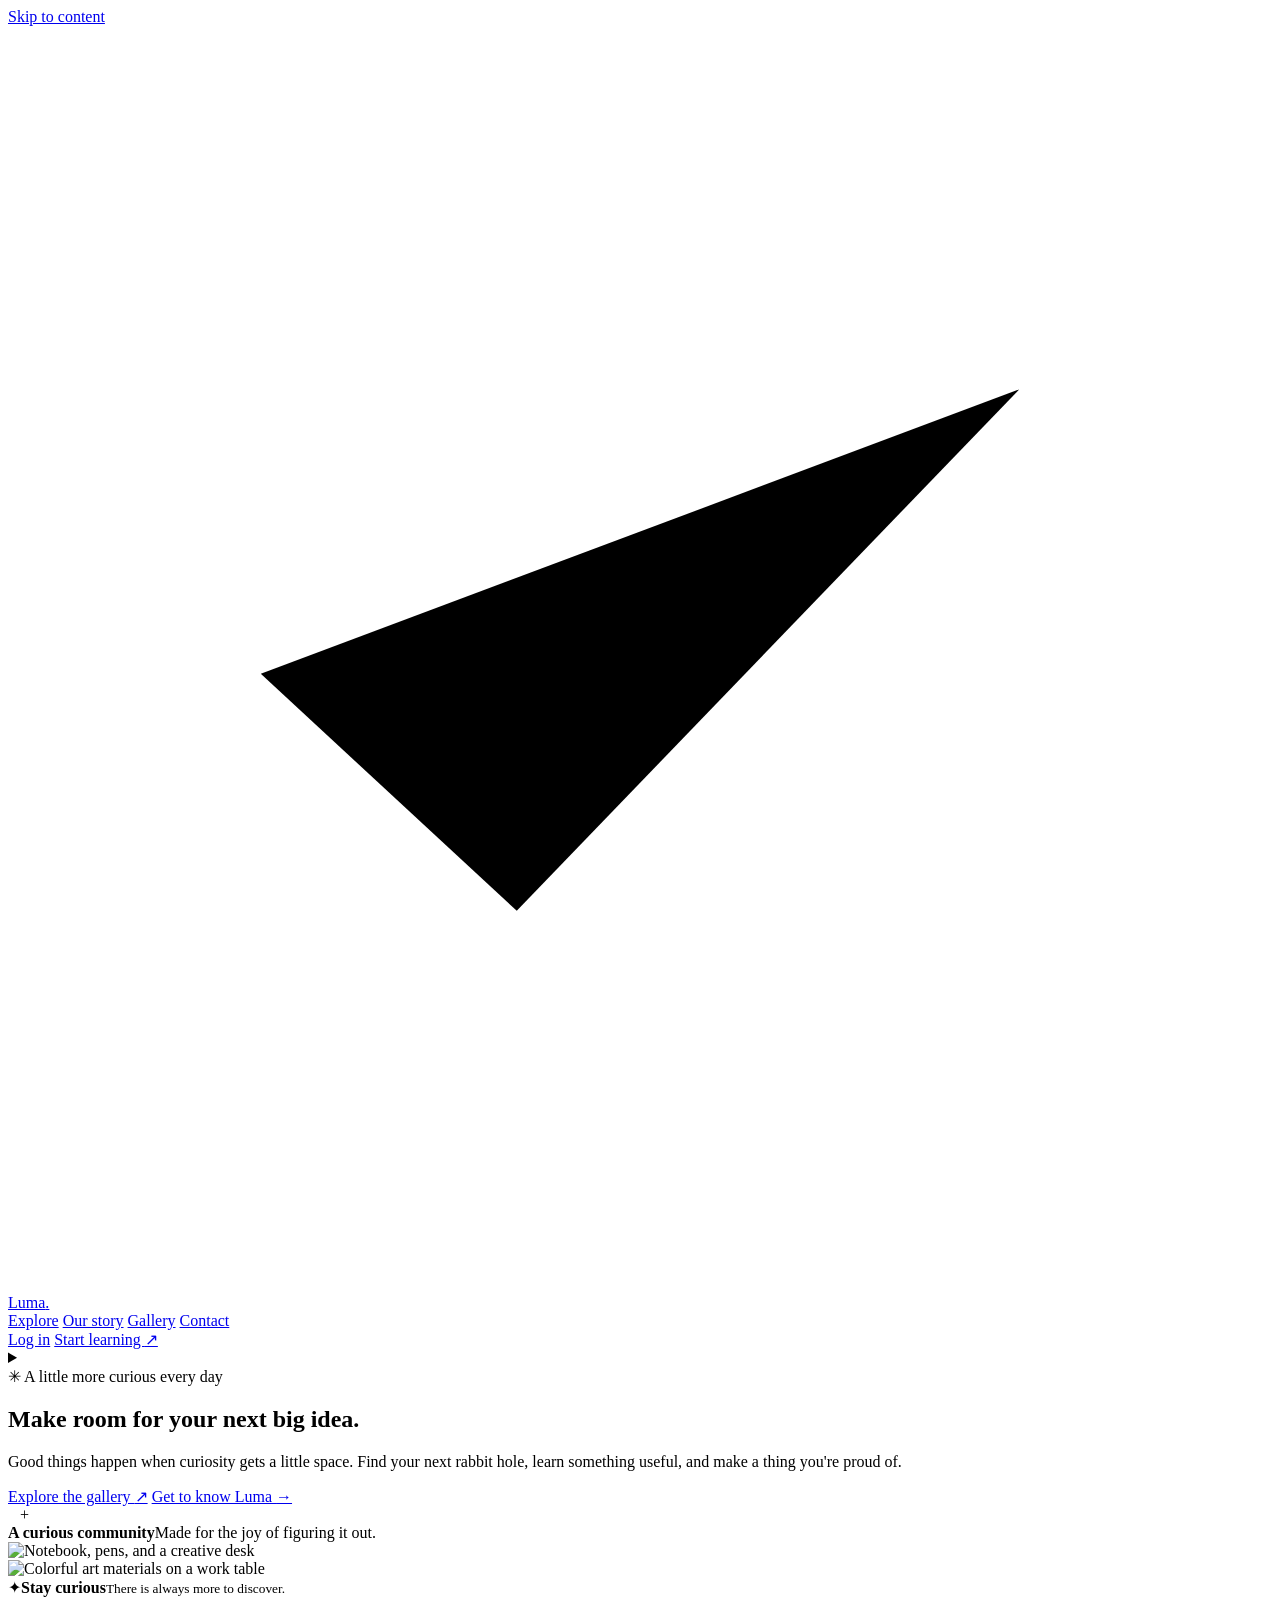
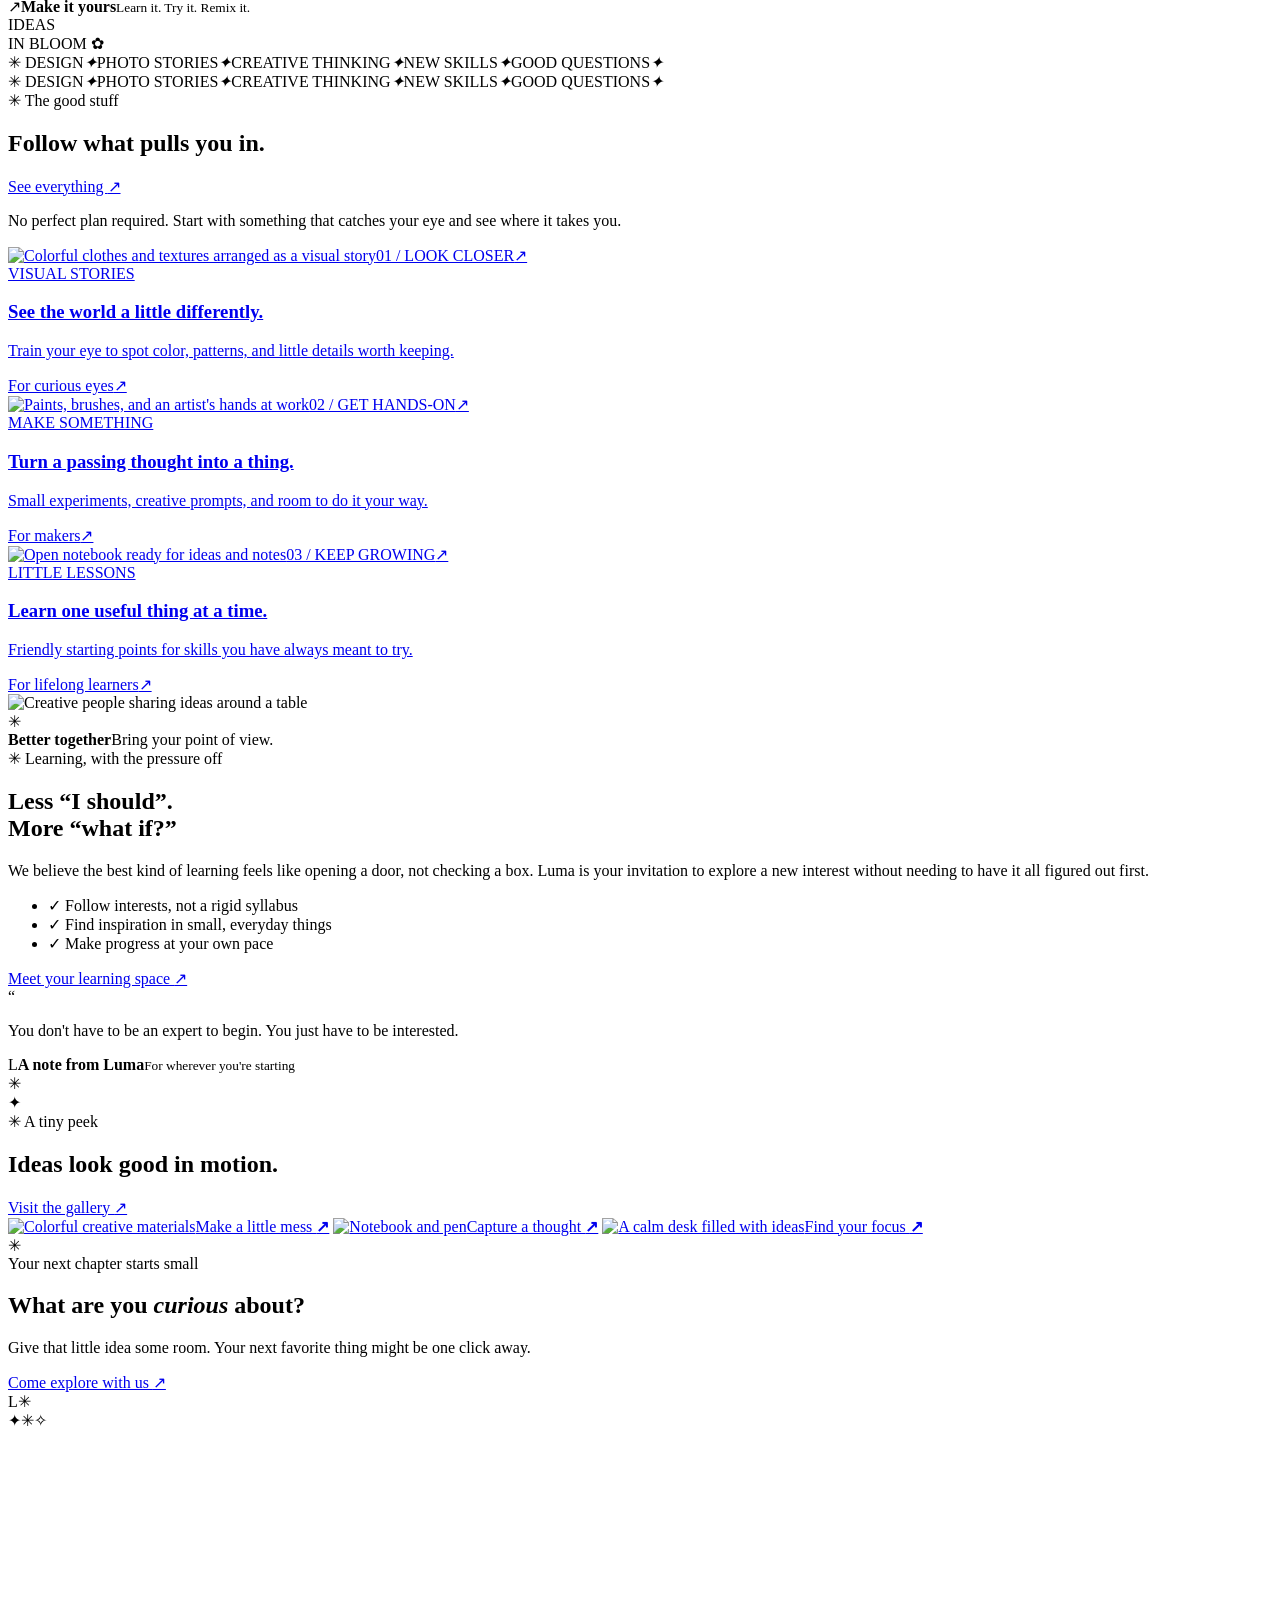
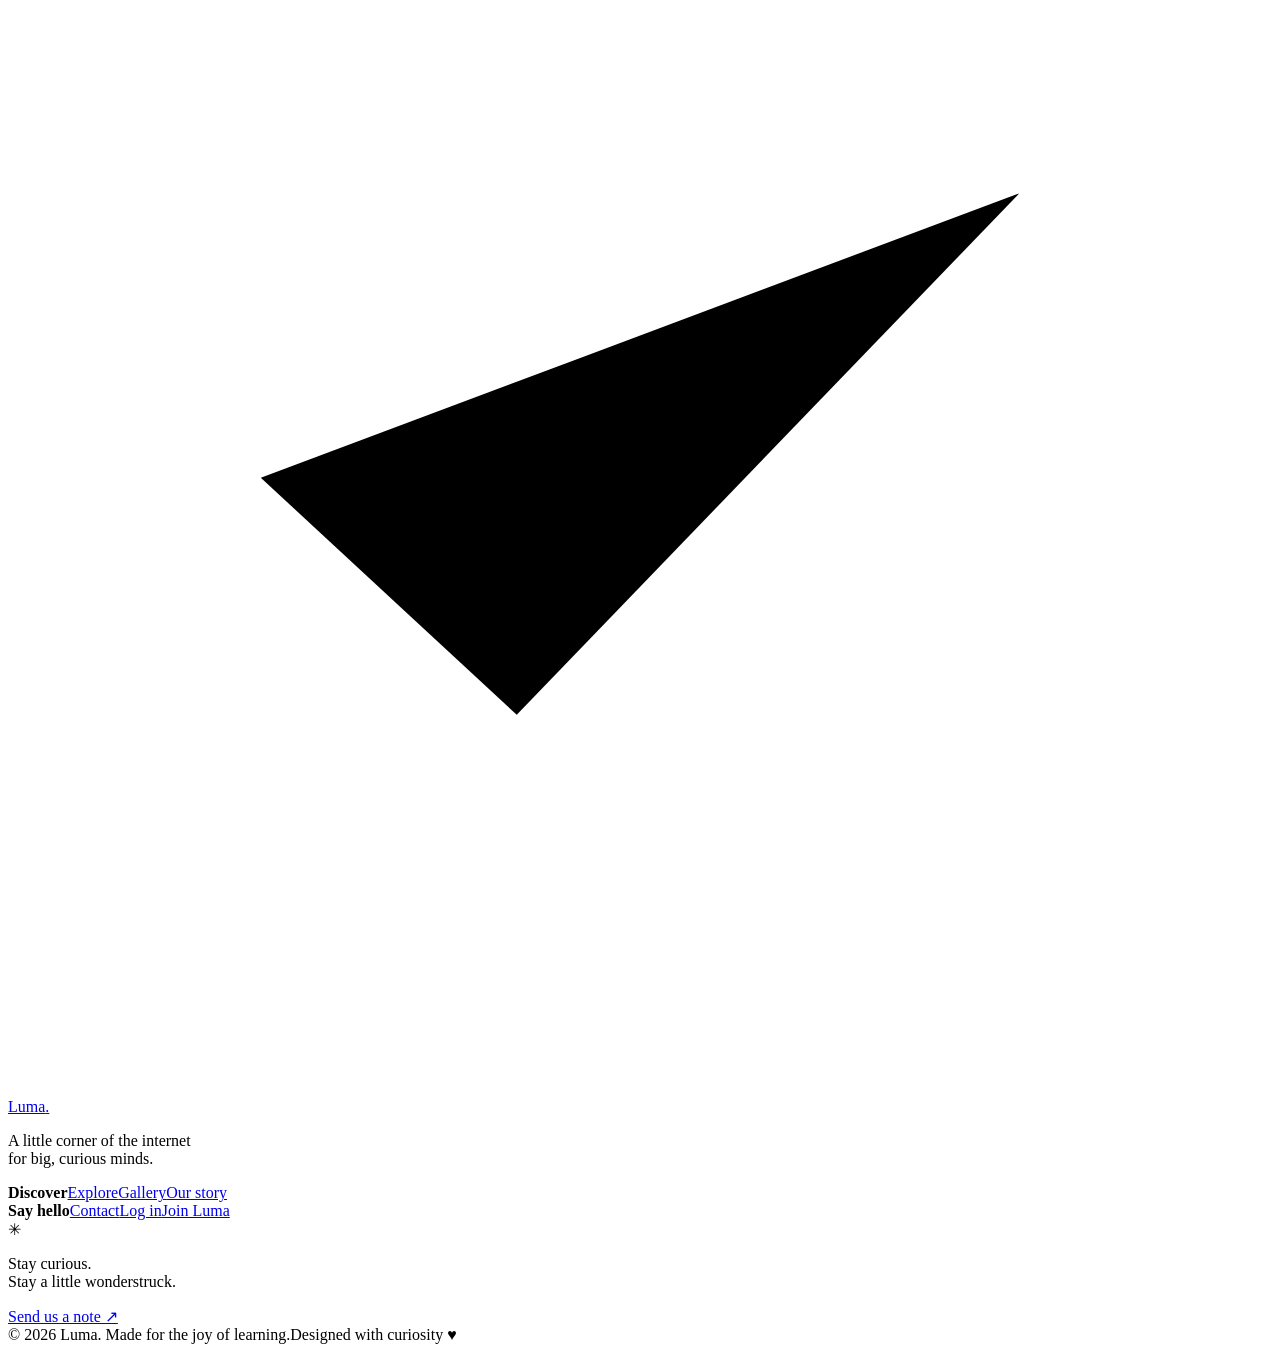
==== index.html @ 6ba2d442 "Create Luma learning website homepage" ====
<!doctype html>
<html lang="en">
<head>
  <meta charset="utf-8">
  <meta name="viewport" content="width=device-width, initial-scale=1">
  <meta name="theme-color" content="#f6f6f0">
  <meta name="description" content="Luma is a bright little corner of the internet for curious people who love to learn, make, and share.">
  <title>Luma · Make room for your next big idea</title>
  <link rel="icon" type="image/svg+xml" href="data:image/svg+xml,%3Csvg xmlns='http://www.w3.org/2000/svg' viewBox='0 0 64 64'%3E%3Crect width='64' height='64' rx='20' fill='%23d9fc70'/%3E%3Cpath d='M17 32 27 42 48 21' fill='none' stroke='%23171b24' stroke-width='7' stroke-linecap='round' stroke-linejoin='round'/%3E%3C/svg%3E">
  <link rel="preconnect" href="https://fonts.googleapis.com">
  <link rel="preconnect" href="https://fonts.gstatic.com" crossorigin>
  <link href="https://fonts.googleapis.com/css2?family=DM+Sans:wght@400;500;600;700&family=Space+Grotesk:wght@400;500;600;700&display=swap" rel="stylesheet">
  <link rel="stylesheet" href="style.css">
</head>
<body class="page-home">
  <a class="skip-link" href="#main">Skip to content</a>
  <header class="site-header">
    <div class="container nav-wrap">
      <a class="brand" href="index.html" aria-label="Luma home">
        <span class="brand-symbol" aria-hidden="true"><svg viewBox="0 0 40 40"><path d="M8 20.5 16.1 28 32 11.5" /></svg></span>
        <span>Luma<span class="brand-period">.</span></span>
      </a>
      <nav class="main-nav" aria-label="Main navigation">
        <a href="index.html" aria-current="page">Explore</a>
        <a href="about.html">Our story</a>
        <a href="gallery.html">Gallery</a>
        <a href="contact.html">Contact</a>
      </nav>
      <div class="nav-actions">
        <a class="nav-login" href="login.html">Log in</a>
        <a class="button button-dark button-small" href="signup.html">Start learning <span aria-hidden="true">↗</span></a>
      </div>
      <details class="mobile-menu">
        <summary aria-label="Open navigation menu"><span></span><span></span></summary>
        <nav aria-label="Mobile navigation">
          <a href="index.html">Explore</a><a href="about.html">Our story</a><a href="gallery.html">Gallery</a><a href="contact.html">Contact</a><a href="login.html">Log in</a><a href="signup.html">Start learning ↗</a>
        </nav>
      </details>
    </div>
  </header>

  <main id="main">
    <section class="hero container">
      <div class="hero-copy">
        <div class="eyebrow"><span class="eyebrow-spark">✳</span> A little more curious every day</div>
        <h1>Make room for your <span class="marker-text">next big idea.</span></h1>
        <p class="hero-description">Good things happen when curiosity gets a little space. Find your next rabbit hole, learn something useful, and make a thing you're proud of.</p>
        <div class="hero-actions">
          <a class="button button-dark" href="gallery.html">Explore the gallery <span class="button-arrow" aria-hidden="true">↗</span></a>
          <a class="text-link" href="about.html">Get to know Luma <span aria-hidden="true">→</span></a>
        </div>
        <div class="social-proof">
          <div class="avatar-stack" aria-hidden="true">
            <img src="https://images.unsplash.com/photo-1534528741775-53994a69daeb?auto=format&fit=crop&w=90&q=80" alt="">
            <img src="https://images.unsplash.com/photo-1500648767791-00dcc994a43e?auto=format&fit=crop&w=90&q=80" alt="">
            <img src="https://images.unsplash.com/photo-1531123897727-8f129e1688ce?auto=format&fit=crop&w=90&q=80" alt="">
            <span class="avatar-plus">+</span>
          </div>
          <div><strong>A curious community</strong><span>Made for the joy of figuring it out.</span></div>
        </div>
      </div>
      <div class="hero-visual" aria-label="A colorful collage of ideas and creative work">
        <div class="hero-orbit orbit-one"></div><div class="hero-orbit orbit-two"></div>
        <div class="hero-photo hero-photo-main">
          <img src="https://images.unsplash.com/photo-1455390582262-044cmağa?auto=format&fit=crop&w=1000&q=85" onerror="this.onerror=null;this.src='https://images.unsplash.com/photo-1455390582262-044c005cc2df?auto=format&fit=crop&w=1000&q=85'" alt="Notebook, pens, and a creative desk">
        </div>
        <div class="hero-photo hero-photo-small">
          <img src="https://images.unsplash.com/photo-1513364776144-60967b0f800f?auto=format&fit=crop&w=550&q=85" alt="Colorful art materials on a work table">
        </div>
        <div class="floating-note note-yellow"><span class="note-icon">✦</span><span><strong>Stay curious</strong><small>There is always more to discover.</small></span></div>
        <div class="floating-note note-lilac"><span class="note-icon">↗</span><span><strong>Make it yours</strong><small>Learn it. Try it. Remix it.</small></span></div>
        <div class="hero-sticker">IDEAS<br>IN BLOOM <span>✿</span></div>
      </div>
    </section>

    <section class="ticker" aria-label="What you can discover">
      <div class="ticker-track">
        <div class="ticker-group"><span>✳ DESIGN</span><i>✦</i><span>PHOTO STORIES</span><i>✦</i><span>CREATIVE THINKING</span><i>✦</i><span>NEW SKILLS</span><i>✦</i><span>GOOD QUESTIONS</span><i>✦</i></div>
        <div class="ticker-group" aria-hidden="true"><span>✳ DESIGN</span><i>✦</i><span>PHOTO STORIES</span><i>✦</i><span>CREATIVE THINKING</span><i>✦</i><span>NEW SKILLS</span><i>✦</i><span>GOOD QUESTIONS</span><i>✦</i></div>
      </div>
    </section>

    <section class="section container">
      <div class="section-heading">
        <div><div class="eyebrow"><span class="eyebrow-spark">✳</span> The good stuff</div><h2>Follow what <span class="marker-text">pulls you in.</span></h2></div>
        <a class="text-link heading-link" href="gallery.html">See everything <span aria-hidden="true">↗</span></a>
      </div>
      <p class="section-intro">No perfect plan required. Start with something that catches your eye and see where it takes you.</p>
      <div class="course-grid">
        <a class="course-card card-peach" href="gallery.html#visual-stories">
          <div class="course-image"><img src="https://images.unsplash.com/photo-1490481651871-ab68de25d43d?auto=format&fit=crop&w=850&q=85" alt="Colorful clothes and textures arranged as a visual story" loading="lazy"><span class="image-number">01 / LOOK CLOSER</span><span class="round-arrow">↗</span></div>
          <div class="course-info"><span class="card-kicker">VISUAL STORIES</span><h3>See the world a little differently.</h3><p>Train your eye to spot color, patterns, and little details worth keeping.</p><div class="card-bottom"><span>For curious eyes</span><span class="card-line"></span><span>↗</span></div></div>
        </a>
        <a class="course-card card-blue" href="gallery.html#make-something">
          <div class="course-image"><img src="https://images.unsplash.com/photo-1513364776144-60967b0f800f?auto=format&fit=crop&w=850&q=85" alt="Paints, brushes, and an artist's hands at work" loading="lazy"><span class="image-number">02 / GET HANDS-ON</span><span class="round-arrow">↗</span></div>
          <div class="course-info"><span class="card-kicker">MAKE SOMETHING</span><h3>Turn a passing thought into a thing.</h3><p>Small experiments, creative prompts, and room to do it your way.</p><div class="card-bottom"><span>For makers</span><span class="card-line"></span><span>↗</span></div></div>
        </a>
        <a class="course-card card-lime" href="gallery.html#little-lessons">
          <div class="course-image"><img src="https://images.unsplash.com/photo-1455390582262-044c005cc2df?auto=format&fit=crop&w=850&q=85" alt="Open notebook ready for ideas and notes" loading="lazy"><span class="image-number">03 / KEEP GROWING</span><span class="round-arrow">↗</span></div>
          <div class="course-info"><span class="card-kicker">LITTLE LESSONS</span><h3>Learn one useful thing at a time.</h3><p>Friendly starting points for skills you have always meant to try.</p><div class="card-bottom"><span>For lifelong learners</span><span class="card-line"></span><span>↗</span></div></div>
        </a>
      </div>
    </section>

    <section class="section container feature-section">
      <div class="feature-image-wrap">
        <img class="feature-image" src="https://images.unsplash.com/photo-1521737711867-e3b97375f902?auto=format&fit=crop&w=1100&q=85" alt="Creative people sharing ideas around a table" loading="lazy">
        <div class="feature-note"><span class="feature-note-star">✳</span><div><strong>Better together</strong><span>Bring your point of view.</span></div></div>
      </div>
      <div class="feature-copy">
        <div class="eyebrow"><span class="eyebrow-spark">✳</span> Learning, with the pressure off</div>
        <h2>Less “I should”.<br><span class="marker-text">More “what if?”</span></h2>
        <p>We believe the best kind of learning feels like opening a door, not checking a box. Luma is your invitation to explore a new interest without needing to have it all figured out first.</p>
        <ul class="check-list"><li><span>✓</span> Follow interests, not a rigid syllabus</li><li><span>✓</span> Find inspiration in small, everyday things</li><li><span>✓</span> Make progress at your own pace</li></ul>
        <a class="button button-dark" href="about.html">Meet your learning space <span class="button-arrow" aria-hidden="true">↗</span></a>
      </div>
    </section>

    <section class="quote-section">
      <div class="container quote-inner">
        <span class="quote-mark" aria-hidden="true">“</span>
        <p>You don't have to be an expert to begin. You just have to be interested.</p>
        <div class="quote-credit"><span class="quote-avatar">L</span><span><strong>A note from Luma</strong><small>For wherever you're starting</small></span></div>
        <div class="quote-spark quote-spark-a">✳</div><div class="quote-spark quote-spark-b">✦</div>
      </div>
    </section>

    <section class="section container">
      <div class="section-heading"><div><div class="eyebrow"><span class="eyebrow-spark">✳</span> A tiny peek</div><h2>Ideas look good <span class="marker-text">in motion.</span></h2></div><a class="text-link heading-link" href="gallery.html">Visit the gallery <span aria-hidden="true">↗</span></a></div>
      <div class="mini-gallery">
        <a href="gallery.html#visual-stories" class="mini-tile mini-tile-tall"><img src="https://images.unsplash.com/photo-1513364776144-60967b0f800f?auto=format&fit=crop&w=800&q=85" alt="Colorful creative materials" loading="lazy"><span>Make a little mess <b>↗</b></span></a>
        <a href="gallery.html#little-lessons" class="mini-tile"><img src="https://images.unsplash.com/photo-1455390582262-044c005cc2df?auto=format&fit=crop&w=800&q=85" alt="Notebook and pen" loading="lazy"><span>Capture a thought <b>↗</b></span></a>
        <a href="gallery.html#make-something" class="mini-tile"><img src="https://images.unsplash.com/photo-1494438639946-1ebd1d20bf85?auto=format&fit=crop&w=800&q=85" alt="A calm desk filled with ideas" loading="lazy"><span>Find your focus <b>↗</b></span></a>
      </div>
    </section>

    <section class="container cta-section">
      <div class="cta-panel"><div class="cta-doodle" aria-hidden="true">✳</div><div class="cta-content"><div class="eyebrow eyebrow-light">Your next chapter starts small</div><h2>What are you <em>curious</em> about?</h2><p>Give that little idea some room. Your next favorite thing might be one click away.</p><a class="button button-lime" href="signup.html">Come explore with us <span class="button-arrow" aria-hidden="true">↗</span></a></div><div class="cta-art" aria-hidden="true"><div class="cta-ring"></div><div class="cta-orb">L<span>✳</span></div><span class="cta-spark cta-spark-one">✦</span><span class="cta-spark cta-spark-two">✳</span><span class="cta-spark cta-spark-three">✧</span></div></div>
    </section>
  </main>

  <footer class="site-footer">
    <div class="container footer-top">
      <div class="footer-brand-block"><a class="brand brand-footer" href="index.html"><span class="brand-symbol" aria-hidden="true"><svg viewBox="0 0 40 40"><path d="M8 20.5 16.1 28 32 11.5" /></svg></span><span>Luma<span class="brand-period">.</span></span></a><p>A little corner of the internet<br>for big, curious minds.</p></div>
      <div class="footer-links"><div><strong>Discover</strong><a href="index.html">Explore</a><a href="gallery.html">Gallery</a><a href="about.html">Our story</a></div><div><strong>Say hello</strong><a href="contact.html">Contact</a><a href="login.html">Log in</a><a href="signup.html">Join Luma</a></div></div>
      <div class="footer-note"><span class="footer-flower">✳</span><p>Stay curious.<br>Stay a little wonderstruck.</p><a href="contact.html" class="footer-email">Send us a note ↗</a></div>
    </div>
    <div class="container footer-bottom"><span>© 2026 Luma. Made for the joy of learning.</span><span>Designed with curiosity <span class="heart">♥</span></span></div>
  </footer>
</body>
</html>
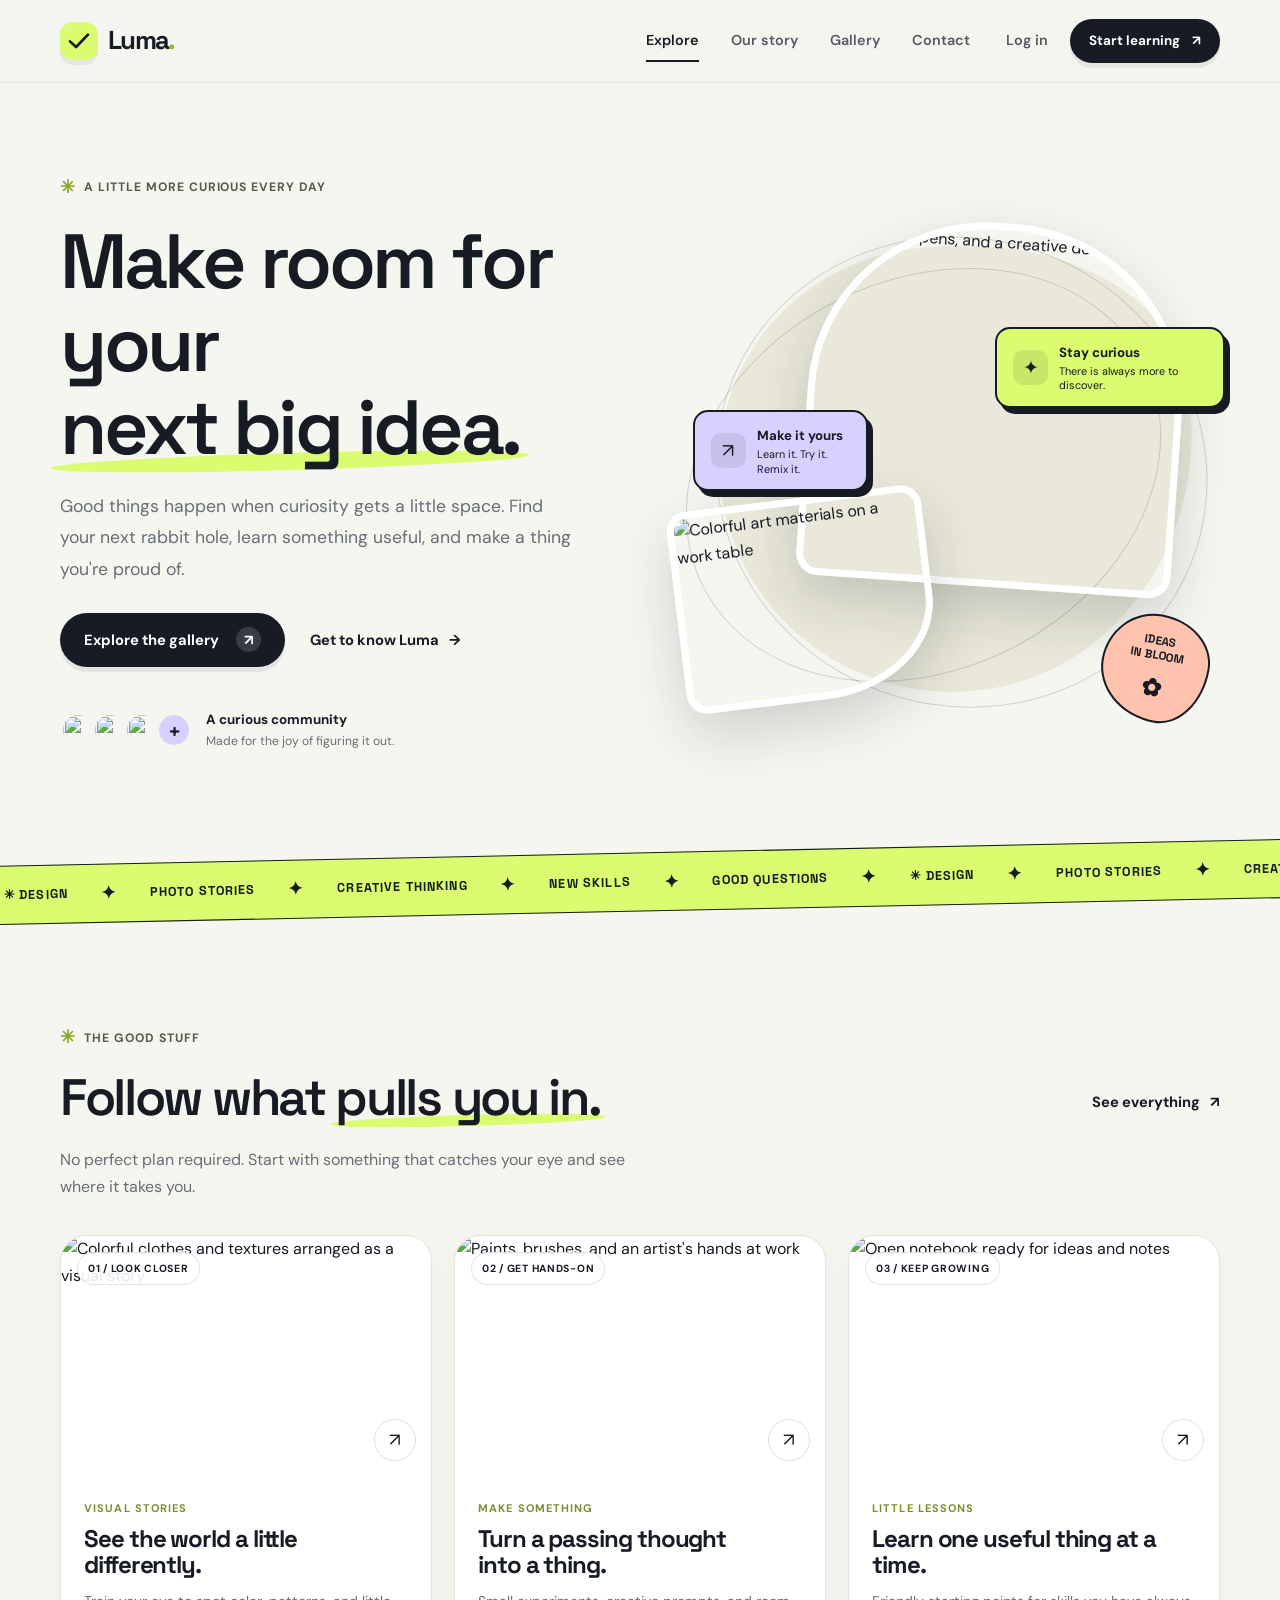
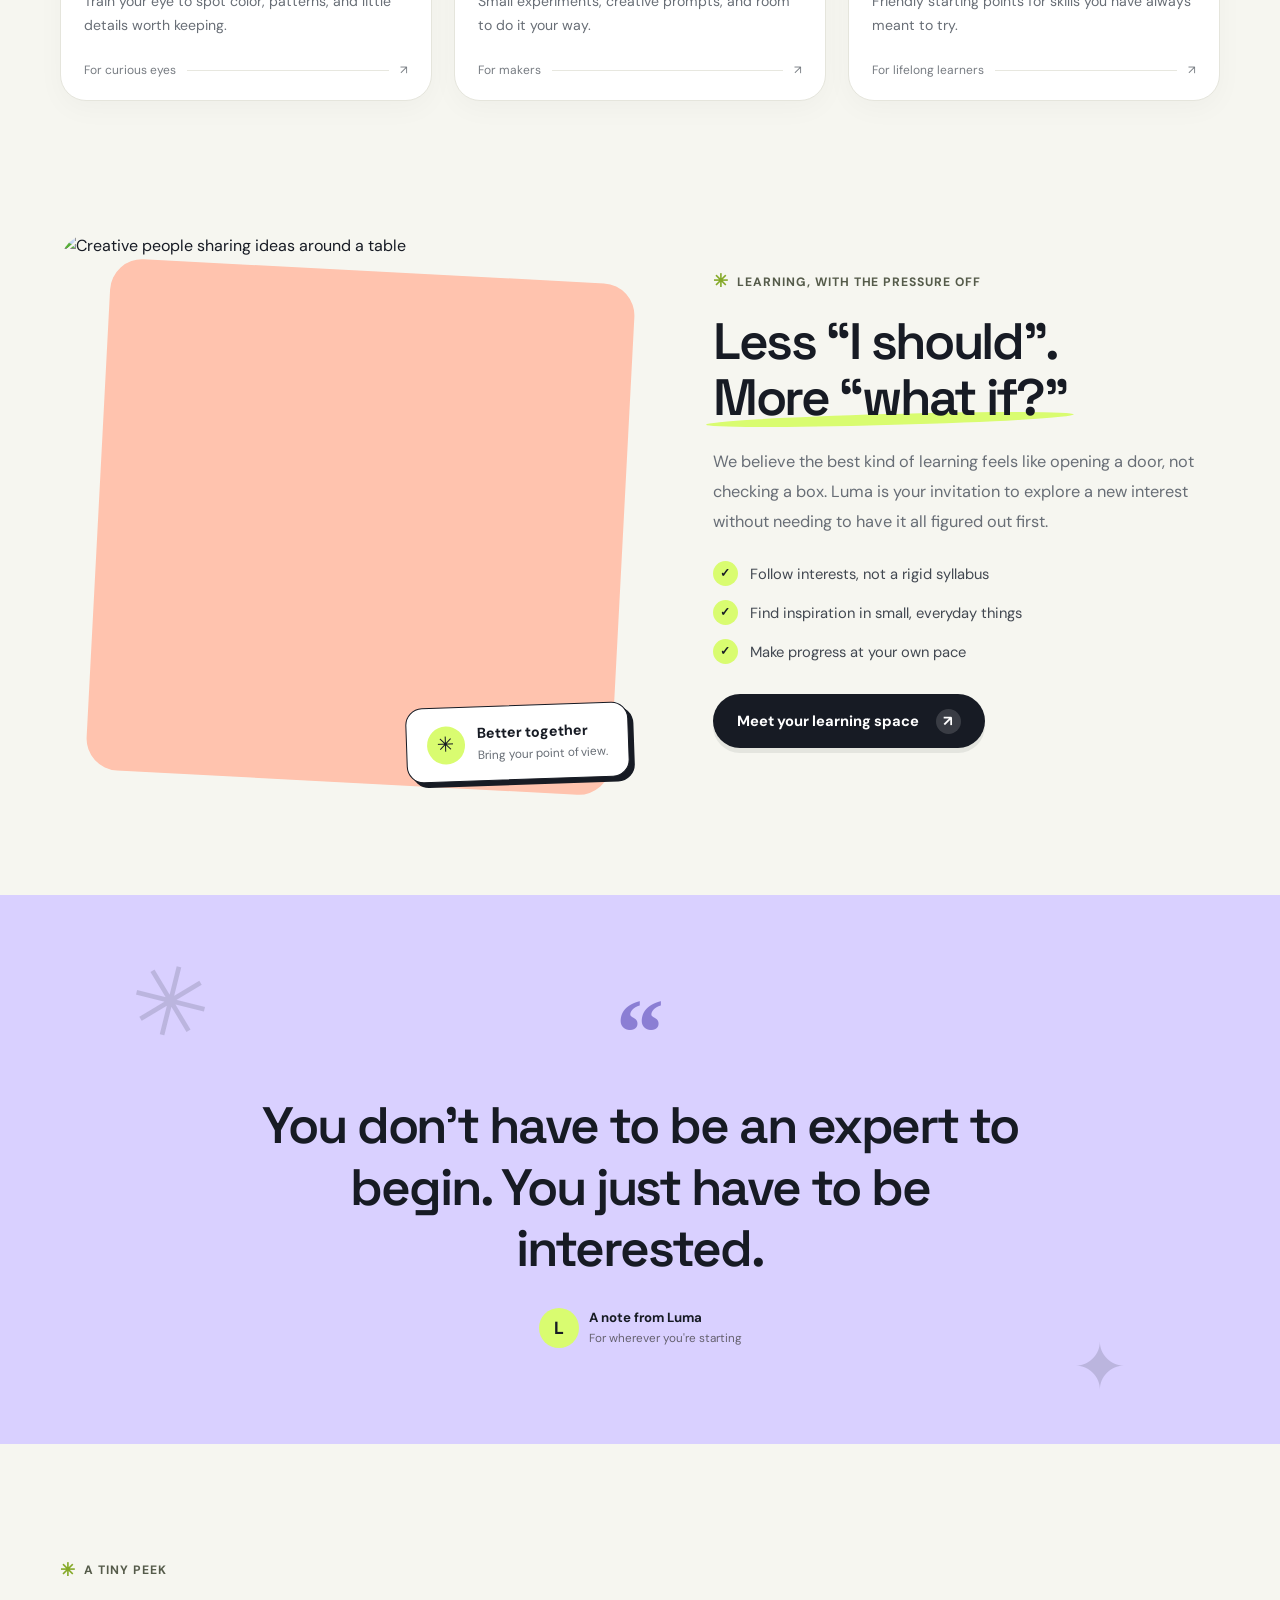
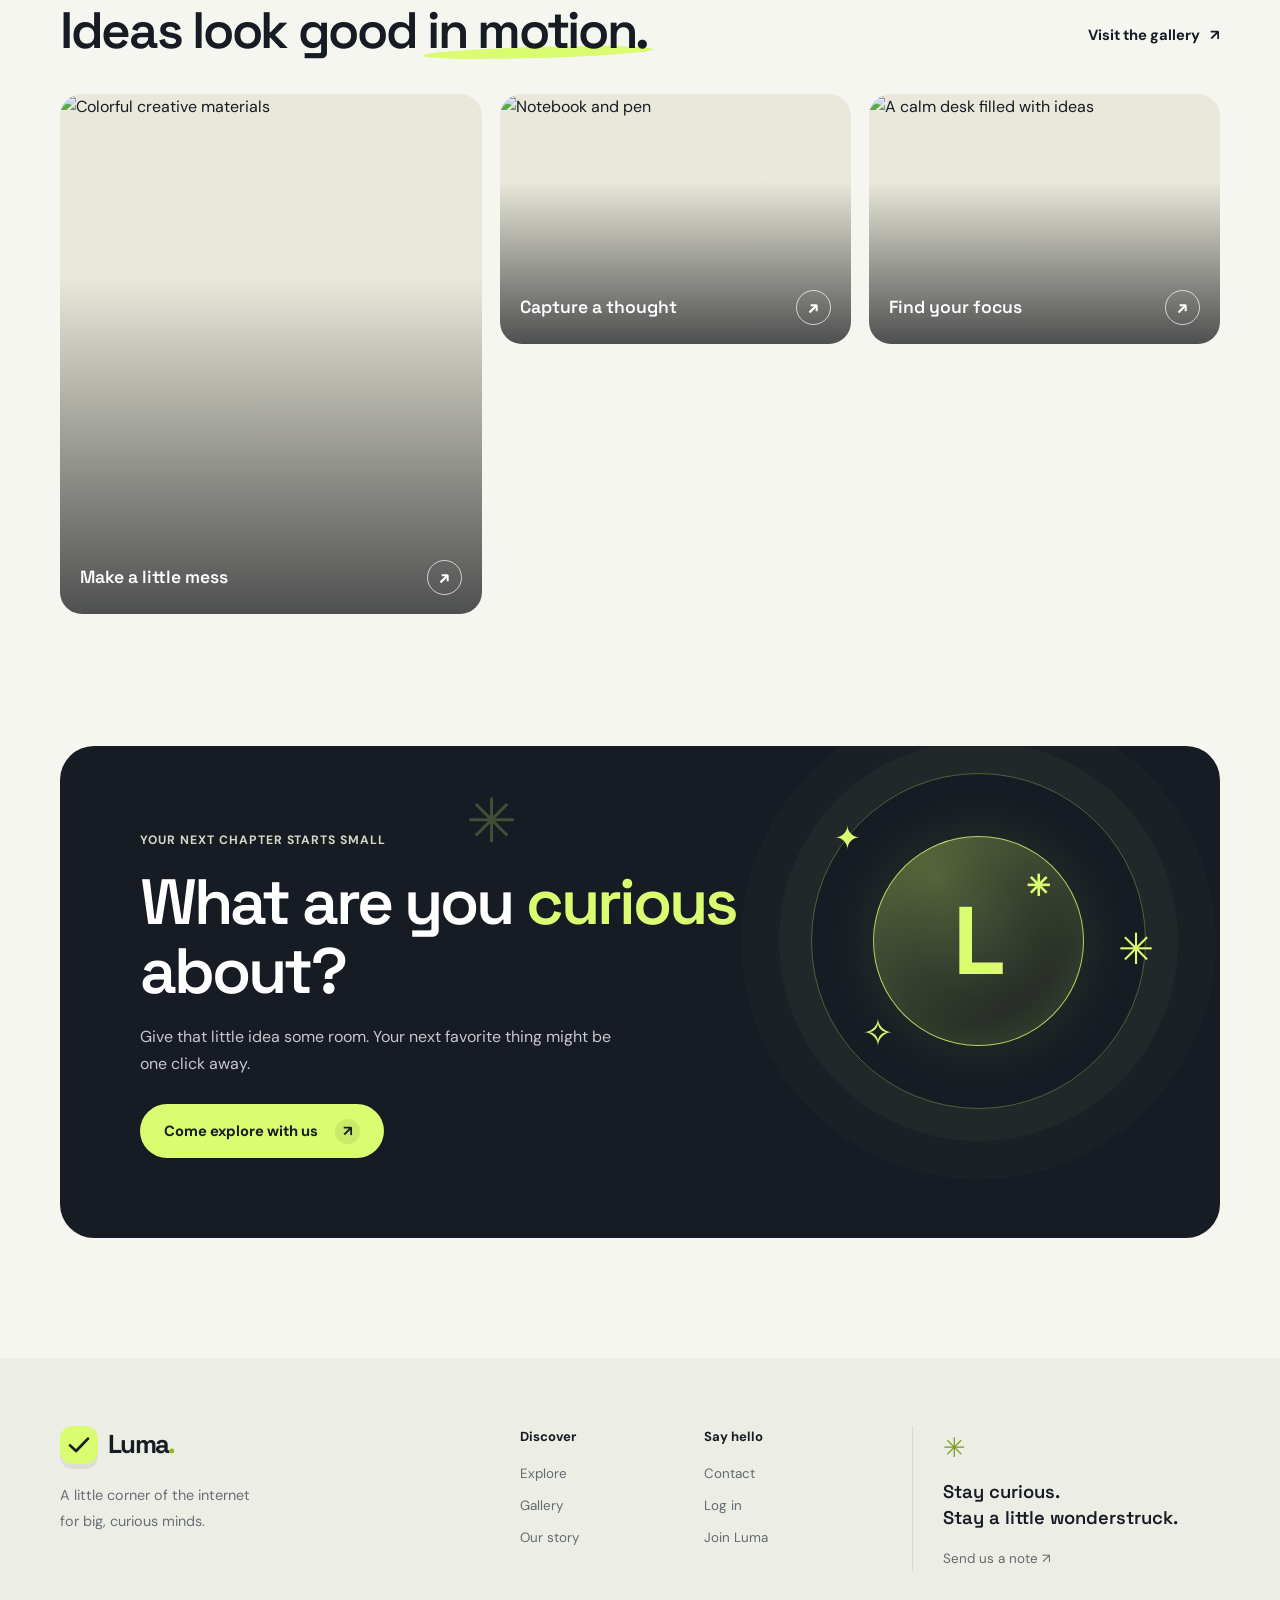
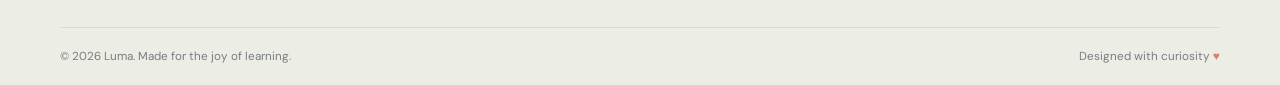
==== commit 73584ec6: "Build responsive Luma creative learning website" ====
--- a/index.html
+++ b/index.html
@@ -62,7 +62,7 @@
       <div class="hero-visual" aria-label="A colorful collage of ideas and creative work">
         <div class="hero-orbit orbit-one"></div><div class="hero-orbit orbit-two"></div>
         <div class="hero-photo hero-photo-main">
-          <img src="https://images.unsplash.com/photo-1455390582262-044cmağa?auto=format&fit=crop&w=1000&q=85" onerror="this.onerror=null;this.src='https://images.unsplash.com/photo-1455390582262-044c005cc2df?auto=format&fit=crop&w=1000&q=85'" alt="Notebook, pens, and a creative desk">
+          <img src="https://images.unsplash.com/photo-1455390582262-044c005cc2df?auto=format&fit=crop&w=1000&q=85" alt="Notebook, pens, and a creative desk">
         </div>
         <div class="hero-photo hero-photo-small">
           <img src="https://images.unsplash.com/photo-1513364776144-60967b0f800f?auto=format&fit=crop&w=550&q=85" alt="Colorful art materials on a work table">
--- a/style.css
+++ b/style.css
@@ -0,0 +1,450 @@
+/* LUMA · A bright little learning space
+   Built with HTML and CSS only. Images and video load from external URLs. */
+:root {
+  --ink: #171b24;
+  --muted: #686e76;
+  --paper: #f6f6f0;
+  --white: #fff;
+  --line: #e6e7de;
+  --lime: #d9fc70;
+  --peach: #ffc3ae;
+  --lavender: #d9d0ff;
+  --blue: #c5e4ff;
+  --radius: 26px;
+  --shadow: 0 20px 60px rgba(25, 31, 37, .09);
+}
+* { box-sizing: border-box; }
+html { scroll-behavior: smooth; scroll-padding-top: 100px; }
+body { margin: 0; background: var(--paper); color: var(--ink); font-family: "DM Sans", Arial, sans-serif; font-size: 16px; line-height: 1.65; -webkit-font-smoothing: antialiased; }
+img, video, iframe { max-width: 100%; display: block; }
+img { height: auto; }
+a { color: inherit; text-decoration: none; }
+button, input, select, textarea { font: inherit; }
+button, a, summary, input, textarea, select { -webkit-tap-highlight-color: transparent; }
+::selection { background: var(--lime); color: var(--ink); }
+.container { width: min(1160px, calc(100% - 48px)); margin-inline: auto; }
+.skip-link { position: fixed; z-index: 1000; top: 12px; left: 12px; padding: 10px 16px; border-radius: 12px; background: var(--lime); color: var(--ink); transform: translateY(-160%); }
+.skip-link:focus { transform: translateY(0); }
+h1, h2, h3, h4, p { margin-top: 0; }
+h1, h2, h3, h4 { font-family: "Space Grotesk", "DM Sans", sans-serif; letter-spacing: -.045em; line-height: 1.08; }
+h1 { font-size: clamp(3.2rem, 6vw, 5.7rem); font-weight: 600; }
+h2 { font-size: clamp(2.3rem, 4vw, 3.6rem); font-weight: 600; }
+h3 { font-size: 1.5rem; }
+p { color: var(--muted); }
+.site-header { z-index: 50; position: sticky; top: 0; background: rgba(246, 246, 240, .9); border-bottom: 1px solid rgba(225, 226, 218, .75); backdrop-filter: blur(18px); }
+.nav-wrap { display: flex; align-items: center; gap: 36px; min-height: 82px; }
+.brand { display: inline-flex; align-items: center; gap: 10px; flex-shrink: 0; font: 700 1.62rem/1 "Space Grotesk", sans-serif; letter-spacing: -.065em; }
+.brand-symbol { width: 38px; height: 38px; display: grid; place-items: center; border-radius: 13px; background: var(--lime); box-shadow: 0 5px 0 rgba(23, 27, 36, .07); transition: transform .3s cubic-bezier(.2,.8,.2,1), border-radius .3s; }
+.brand-symbol svg { width: 30px; height: 30px; fill: none; stroke: var(--ink); stroke-width: 3.6; stroke-linecap: round; stroke-linejoin: round; }
+.brand:hover .brand-symbol { transform: rotate(-9deg) scale(1.08); border-radius: 50%; }
+.brand-period { color: #94b82b; }
+.main-nav { display: flex; align-items: center; gap: clamp(18px, 2.5vw, 32px); margin-left: auto; }
+.main-nav a, .nav-login { position: relative; color: #545963; font-size: .9rem; font-weight: 600; transition: color .2s ease; }
+.main-nav a::after { content: ""; position: absolute; bottom: -9px; left: 0; width: 100%; height: 2px; background: var(--ink); transform: scaleX(0); transform-origin: right; transition: transform .25s ease; }
+.main-nav a:hover, .main-nav a[aria-current="page"], .nav-login:hover { color: var(--ink); }
+.main-nav a:hover::after, .main-nav a[aria-current="page"]::after { transform: scaleX(1); transform-origin: left; }
+.nav-actions { display: flex; align-items: center; gap: 22px; }
+.button { display: inline-flex; justify-content: center; align-items: center; gap: 17px; min-height: 54px; padding: 0 23px; border: 1px solid transparent; border-radius: 100px; background: var(--ink); color: var(--white); font-weight: 700; font-size: .92rem; box-shadow: 0 5px 0 rgba(23, 27, 36, .08); transition: transform .22s ease, box-shadow .22s ease, background .22s ease, color .22s ease; }
+.button:hover { transform: translateY(-4px); box-shadow: 0 10px 22px rgba(23, 27, 36, .16); }
+.button:active { transform: translateY(2px) scale(.975); box-shadow: 0 1px 0 rgba(23, 27, 36, .12); }
+.button:focus-visible, a:focus-visible, summary:focus-visible { outline: 3px solid #719321; outline-offset: 4px; }
+.button-small { min-height: 44px; padding: 0 18px; gap: 12px; font-size: .84rem; }
+.button-arrow { display: inline-grid; place-items: center; width: 25px; height: 25px; border-radius: 50%; background: rgba(255,255,255,.15); transition: transform .25s ease; }
+.button:hover .button-arrow, .button:hover > span:last-child { transform: translate(3px, -2px); }
+.button-lime { background: var(--lime); color: var(--ink); }
+.button-lime .button-arrow { background: rgba(23,27,36,.08); }
+.button-light { background: var(--white); color: var(--ink); }
+.text-link { display: inline-flex; align-items: center; gap: 10px; padding: 5px 0; font-weight: 700; font-size: .92rem; }
+.text-link span { display: inline-block; transition: transform .2s ease; }
+.text-link:hover span { transform: translateX(5px); }
+.mobile-menu { display: none; margin-left: auto; position: relative; }
+.mobile-menu summary { list-style: none; cursor: pointer; width: 44px; height: 44px; display: grid; align-content: center; justify-items: center; gap: 6px; border: 1px solid var(--line); border-radius: 50%; }
+.mobile-menu summary::-webkit-details-marker { display: none; }
+.mobile-menu summary span { width: 17px; height: 2px; border-radius: 2px; background: var(--ink); transition: transform .2s; }
+.mobile-menu[open] summary span:first-child { transform: translateY(4px) rotate(45deg); }
+.mobile-menu[open] summary span:last-child { transform: translateY(-4px) rotate(-45deg); }
+.mobile-menu > nav { position: absolute; right: 0; top: 54px; width: 220px; padding: 14px; display: grid; gap: 3px; border: 1px solid var(--line); border-radius: 18px; background: var(--white); box-shadow: var(--shadow); }
+.mobile-menu > nav a { padding: 10px 12px; border-radius: 10px; font-weight: 600; }
+.mobile-menu > nav a:hover { background: var(--paper); }
+.eyebrow { display: inline-flex; align-items: center; gap: 8px; margin-bottom: 18px; color: #555b4a; font-size: .76rem; font-weight: 700; letter-spacing: .08em; text-transform: uppercase; }
+.eyebrow-spark { color: #85a928; font-size: 1.1rem; }
+.marker-text { position: relative; z-index: 0; white-space: nowrap; }
+.marker-text::after { content: ""; z-index: -1; position: absolute; height: .22em; left: -2%; right: -2%; bottom: .08em; background: var(--lime); border-radius: 100%; transform: rotate(-1.6deg); }
+.hero { min-height: 620px; padding-block: 68px 80px; display: grid; grid-template-columns: 1fr .95fr; align-items: center; gap: 44px; }
+.hero-copy { position: relative; z-index: 2; padding-block: 22px; }
+.hero h1 { max-width: 690px; margin-bottom: 22px; }
+.hero-description { max-width: 520px; margin-bottom: 27px; font-size: 1.1rem; line-height: 1.8; }
+.hero-actions { display: flex; align-items: center; flex-wrap: wrap; gap: 25px; }
+.social-proof { display: flex; align-items: center; gap: 14px; margin-top: 42px; }
+.avatar-stack { display: flex; align-items: center; padding-left: 4px; }
+.avatar-stack img, .avatar-plus { width: 36px; height: 36px; margin-left: -4px; border: 3px solid var(--paper); border-radius: 50%; object-fit: cover; }
+.avatar-plus { display: grid; place-items: center; background: var(--lavender); color: var(--ink); font-size: 1.2rem; font-weight: 700; }
+.social-proof strong, .social-proof span:not(.avatar-plus) { display: block; }
+.social-proof strong { font-size: .84rem; }
+.social-proof div:last-child span { color: var(--muted); font-size: .76rem; }
+.hero-visual { min-height: 520px; position: relative; isolation: isolate; }
+.hero-visual::before { content: ""; position: absolute; inset: 8% 4% 6% 8%; background: #e9e8da; border-radius: 46% 54% 51% 49% / 48% 40% 60% 52%; transform: rotate(-9deg); z-index: -2; }
+.hero-orbit { position: absolute; border: 1px solid rgba(23,27,36,.16); border-radius: 50%; z-index: -1; }
+.orbit-one { inset: 7% 2% 3% 7%; transform: rotate(20deg); }
+.orbit-two { inset: 15% 9% 10% 0; transform: rotate(-27deg); }
+.hero-photo { overflow: hidden; position: absolute; border: 7px solid var(--white); box-shadow: 0 22px 55px rgba(20, 26, 35, .18); }
+.hero-photo img { width: 100%; height: 100%; object-fit: cover; transition: transform .65s cubic-bezier(.2,.8,.2,1); }
+.hero-photo:hover img { transform: scale(1.08) rotate(1deg); }
+.hero-photo-main { width: 69%; height: 70%; right: 7%; top: 4%; border-radius: 48% 48% 22px 22px; transform: rotate(4deg); animation: float-photo 7s ease-in-out infinite; }
+.hero-photo-small { width: 47%; height: 39%; left: 0; bottom: 4%; border-radius: 20px 20px 45% 20px; transform: rotate(-7deg); animation: float-photo 8s ease-in-out -2s infinite; }
+.floating-note { position: absolute; z-index: 3; display: flex; align-items: center; gap: 11px; max-width: 230px; padding: 13px 16px; border: 2px solid var(--ink); border-radius: 15px; box-shadow: 5px 6px 0 var(--ink); animation: float-note 5s ease-in-out infinite; }
+.floating-note strong, .floating-note small { display: block; }
+.floating-note strong { font-size: .83rem; }
+.floating-note small { font-size: .68rem; line-height: 1.35; }
+.note-icon { display: grid; place-items: center; flex: 0 0 35px; height: 35px; border-radius: 10px; background: rgba(23,27,36,.09); font-size: 1.2rem; }
+.note-yellow { background: var(--lime); right: -1%; top: 24%; }
+.note-lilac { background: var(--lavender); left: 3%; top: 40%; animation-delay: -2.2s; }
+.hero-sticker { position: absolute; right: 2%; bottom: 0; display: grid; place-items: center; width: 108px; height: 108px; padding: 12px; background: var(--peach); border: 2px solid var(--ink); border-radius: 48% 52% 42% 58% / 50% 43% 57% 50%; text-align: center; font: 700 .73rem/1.25 "Space Grotesk", sans-serif; transform: rotate(10deg); animation: sticker-wiggle 6s ease-in-out infinite; }
+.hero-sticker span { font-size: 1.5rem; }
+.ticker { overflow: hidden; border-block: 1px solid var(--ink); background: var(--lime); transform: rotate(-1.2deg) scale(1.02); }
+.ticker-track { width: max-content; display: flex; animation: marquee 32s linear infinite; }
+.ticker:hover .ticker-track { animation-play-state: paused; }
+.ticker-group { display: flex; align-items: center; gap: 32px; padding: 17px 16px; font: 700 .78rem "Space Grotesk", sans-serif; letter-spacing: .08em; white-space: nowrap; }
+.ticker-group i { font-style: normal; font-size: 1.1rem; }
+.section { padding-block: 112px; }
+.section-heading { display: flex; justify-content: space-between; align-items: end; gap: 28px; }
+.section-heading h2 { margin-bottom: 0; max-width: 730px; }
+.heading-link { flex-shrink: 0; margin-bottom: 6px; }
+.section-intro { max-width: 590px; margin: 22px 0 35px; font-size: 1rem; }
+.course-grid { display: grid; grid-template-columns: repeat(3, 1fr); gap: 22px; align-items: stretch; }
+.course-card { display: flex; flex-direction: column; overflow: hidden; border: 1px solid #e5e5dc; border-radius: var(--radius); background: #fff; box-shadow: 0 8px 28px rgba(23,27,36,.03); transition: transform .3s cubic-bezier(.2,.8,.2,1), box-shadow .3s ease, border-color .3s ease; }
+.course-card:hover { transform: translateY(-9px) rotate(-.5deg); box-shadow: var(--shadow); border-color: #cdd1c0; }
+.course-card:active { transform: translateY(-2px) scale(.99); }
+.course-image { height: 240px; position: relative; overflow: hidden; }
+.course-image img { width: 100%; height: 100%; object-fit: cover; transition: transform .65s cubic-bezier(.2,.8,.2,1); }
+.course-card:hover .course-image img { transform: scale(1.07); }
+.image-number { position: absolute; left: 16px; top: 16px; padding: 7px 10px; border: 1px solid rgba(23,27,36,.12); border-radius: 100px; background: rgba(255,255,255,.9); font-size: .65rem; font-weight: 700; letter-spacing: .07em; }
+.round-arrow { position: absolute; right: 15px; bottom: 15px; width: 42px; height: 42px; display: grid; place-items: center; border: 1px solid rgba(23,27,36,.12); border-radius: 50%; background: var(--white); font-size: 1.15rem; transition: transform .3s ease, background .3s; }
+.course-card:hover .round-arrow { transform: rotate(45deg); background: var(--lime); }
+.course-info { display: flex; flex-direction: column; flex: 1; padding: 23px 23px 19px; }
+.card-kicker { margin-bottom: 9px; color: #788e31; font-size: .69rem; font-weight: 700; letter-spacing: .1em; }
+.course-info h3 { max-width: 290px; margin-bottom: 12px; }
+.course-info p { margin-bottom: 23px; font-size: .88rem; line-height: 1.7; }
+.card-bottom { display: flex; align-items: center; gap: 11px; margin-top: auto; color: #777c82; font-size: .75rem; }
+.card-line { height: 1px; flex: 1; background: #e7e7df; }
+.feature-section { display: grid; grid-template-columns: 1fr .9fr; align-items: center; gap: clamp(40px, 7vw, 100px); padding-top: 20px; }
+.feature-image-wrap { position: relative; padding: 0 26px 30px 0; }
+.feature-image-wrap::after { content: ""; position: absolute; z-index: -1; inset: 38px 0 0 38px; border-radius: 32px; background: var(--peach); transform: rotate(3deg); }
+.feature-image { width: 100%; height: 520px; object-fit: cover; border-radius: 32px; }
+.feature-note { display: flex; align-items: center; gap: 12px; position: absolute; right: -6px; bottom: 2px; padding: 15px 20px; border: 1.5px solid var(--ink); border-radius: 17px; background: var(--white); box-shadow: 5px 5px 0 var(--ink); transform: rotate(-2deg); }
+.feature-note-star { width: 38px; height: 38px; display: grid; place-items: center; border-radius: 50%; background: var(--lime); font-size: 1.3rem; }
+.feature-note strong, .feature-note span:last-child { display: block; }
+.feature-note strong { font-size: .9rem; }
+.feature-note div span { color: var(--muted); font-size: .74rem; }
+.feature-copy h2 { margin-bottom: 22px; }
+.feature-copy > p { margin-bottom: 24px; font-size: 1.02rem; line-height: 1.85; }
+.check-list { display: grid; gap: 14px; margin: 0 0 30px; padding: 0; list-style: none; }
+.check-list li { display: flex; align-items: center; gap: 12px; color: #424851; font-size: .92rem; }
+.check-list li span { width: 25px; height: 25px; display: grid; place-items: center; flex-shrink: 0; border-radius: 50%; background: var(--lime); color: var(--ink); font-weight: 700; font-size: .75rem; }
+.quote-section { overflow: hidden; position: relative; background: var(--lavender); }
+.quote-inner { position: relative; padding-block: 95px; text-align: center; }
+.quote-mark { display: inline-block; height: 52px; color: #8b7ed4; font: 700 6rem/.9 Georgia, serif; }
+.quote-inner > p { max-width: 810px; margin: 22px auto 28px; color: var(--ink); font: 600 clamp(2rem, 4vw, 3.35rem)/1.2 "Space Grotesk", sans-serif; letter-spacing: -.04em; }
+.quote-credit { display: flex; align-items: center; justify-content: center; gap: 10px; text-align: left; }
+.quote-avatar { width: 40px; height: 40px; display: grid; place-items: center; border-radius: 50%; background: var(--lime); font: 700 1.1rem "Space Grotesk", sans-serif; }
+.quote-credit strong, .quote-credit small { display: block; }
+.quote-credit strong { font-size: .83rem; }
+.quote-credit small { color: #65616f; font-size: .73rem; }
+.quote-spark { position: absolute; color: rgba(23,27,36,.15); font-size: 6rem; }
+.quote-spark-a { top: 30px; left: 6%; transform: rotate(14deg); }
+.quote-spark-b { right: 8%; bottom: 23px; font-size: 4rem; }
+.mini-gallery { display: grid; grid-template-columns: 1.2fr 1fr 1fr; gap: 18px; margin-top: 36px; }
+.mini-tile { position: relative; min-height: 250px; overflow: hidden; border-radius: 22px; background: #e9e8da; }
+.mini-tile-tall { grid-row: span 2; min-height: 520px; }
+.mini-tile img { width: 100%; height: 100%; position: absolute; inset: 0; object-fit: cover; transition: transform .65s cubic-bezier(.2,.8,.2,1); }
+.mini-tile::after { content: ""; position: absolute; inset: 35% 0 0; background: linear-gradient(transparent, rgba(18,21,26,.72)); }
+.mini-tile:hover img { transform: scale(1.08); }
+.mini-tile span { position: absolute; z-index: 1; left: 20px; right: 20px; bottom: 19px; display: flex; justify-content: space-between; align-items: center; color: var(--white); font: 600 1.1rem "Space Grotesk", sans-serif; }
+.mini-tile b { width: 35px; height: 35px; display: grid; place-items: center; border: 1px solid rgba(255,255,255,.7); border-radius: 50%; transition: transform .25s, background .25s; }
+.mini-tile:hover b { transform: rotate(45deg); background: var(--lime); color: var(--ink); border-color: var(--lime); }
+.cta-section { padding-block: 20px 120px; }
+.cta-panel { position: relative; isolation: isolate; overflow: hidden; min-height: 390px; display: flex; align-items: center; padding: clamp(34px, 7vw, 80px); border-radius: 34px; background: var(--ink); color: var(--white); }
+.cta-content { position: relative; z-index: 2; max-width: 630px; }
+.eyebrow-light { color: #d3d9c4; }
+.cta-content h2 { margin-bottom: 18px; font-size: clamp(2.6rem, 5vw, 4.2rem); }
+.cta-content h2 em { color: var(--lime); font-style: normal; }
+.cta-content p { max-width: 480px; margin-bottom: 27px; color: #c5c8ce; }
+.cta-doodle { position: absolute; top: 26px; left: 35%; color: rgba(217,252,112,.23); font-size: 3.8rem; animation: spin-slow 18s linear infinite; }
+.cta-art { position: absolute; z-index: -1; width: 390px; height: 390px; right: 4%; top: 0; }
+.cta-ring { position: absolute; inset: 7%; border: 1px solid rgba(217,252,112,.3); border-radius: 50%; box-shadow: 0 0 0 32px rgba(217,252,112,.035), 0 0 0 70px rgba(217,252,112,.025); animation: spin-slow 35s linear infinite; }
+.cta-orb { position: absolute; inset: 23%; display: grid; place-items: center; border: 1px solid rgba(217,252,112,.8); border-radius: 50%; background: radial-gradient(circle at 30% 20%, #53613a, #252b27 68%); color: var(--lime); font: 700 6rem "Space Grotesk", sans-serif; box-shadow: inset 0 0 50px rgba(217,252,112,.14), 0 0 65px rgba(217,252,112,.1); animation: float-photo 8s ease-in-out infinite; }
+.cta-orb span { position: absolute; top: 15%; right: 16%; font-size: 1.8rem; }
+.cta-spark { position: absolute; color: var(--lime); animation: float-note 4s ease-in-out infinite; }
+.cta-spark-one { left: 13%; top: 17%; font-size: 2rem; }
+.cta-spark-two { right: 5%; top: 43%; font-size: 2.7rem; animation-delay: -1.5s; }
+.cta-spark-three { left: 20%; bottom: 18%; font-size: 2.4rem; animation-delay: -2.5s; }
+.site-footer { padding-top: 68px; background: #eceee5; }
+.footer-top { display: grid; grid-template-columns: 1.2fr 1fr .9fr; gap: 50px; padding-bottom: 55px; }
+.brand-footer { margin-bottom: 19px; }
+.footer-brand-block p { font-size: .9rem; line-height: 1.8; }
+.footer-links { display: grid; grid-template-columns: 1fr 1fr; gap: 25px; }
+.footer-links div { display: flex; flex-direction: column; align-items: flex-start; gap: 10px; }
+.footer-links strong { margin-bottom: 5px; font-size: .82rem; }
+.footer-links a, .footer-email { color: #646a70; font-size: .84rem; transition: color .2s, transform .2s; }
+.footer-links a:hover, .footer-email:hover { color: var(--ink); transform: translateX(3px); }
+.footer-note { position: relative; padding-left: 30px; border-left: 1px solid #d8dbd0; }
+.footer-flower { color: #829e29; font-size: 1.7rem; }
+.footer-note p { margin: 8px 0 15px; color: var(--ink); font: 600 1.15rem/1.4 "Space Grotesk", sans-serif; }
+.footer-bottom { display: flex; justify-content: space-between; gap: 20px; padding-block: 19px; border-top: 1px solid #d8dbd0; color: #777d81; font-size: .73rem; }
+.heart { color: #d37f72; }
+.page-hero { position: relative; overflow: hidden; padding-block: 86px 75px; }
+.page-hero h1 { max-width: 900px; margin-bottom: 22px; font-size: clamp(3.3rem, 6.5vw, 5.8rem); }
+.page-hero p { max-width: 670px; font-size: 1.1rem; line-height: 1.8; }
+.page-hero .hero-decoration { position: absolute; right: 4%; top: 24%; color: #d5e7a5; font-size: 8rem; opacity: .8; animation: spin-slow 25s linear infinite; }
+.about-hero { display: grid; grid-template-columns: 1fr .8fr; align-items: center; gap: 50px; padding-block: 78px 80px; }
+.about-hero h1 { margin-bottom: 23px; }
+.about-hero-copy p { max-width: 560px; font-size: 1.08rem; line-height: 1.85; }
+.about-image-wrap { position: relative; padding: 0 22px 24px 0; }
+.about-image-wrap::after { content: ""; position: absolute; inset: 30px 0 0 33px; z-index: -1; border-radius: 35px; background: var(--lavender); transform: rotate(4deg); }
+.about-image-wrap img { width: 100%; height: 470px; object-fit: cover; border-radius: 32px; }
+.about-photo-label { position: absolute; bottom: 0; left: -8px; padding: 12px 17px; border: 1.5px solid var(--ink); border-radius: 12px; background: var(--lime); color: var(--ink); font-size: .75rem; font-weight: 700; transform: rotate(-3deg); }
+.stats-strip { display: grid; grid-template-columns: repeat(3,1fr); gap: 1px; overflow: hidden; border: 1px solid var(--line); border-radius: 22px; background: var(--line); }
+.stat-item { padding: 30px; background: var(--white); text-align: center; }
+.stat-item strong { display: block; font: 600 clamp(2rem,4vw,3.2rem)/1.2 "Space Grotesk",sans-serif; letter-spacing: -.05em; }
+.stat-item span { color: var(--muted); font-size: .84rem; }
+.story-layout { display: grid; grid-template-columns: .72fr 1.28fr; gap: 80px; align-items: start; }
+.story-layout h2 { position: sticky; top: 125px; }
+.story-copy p { font-size: 1rem; line-height: 1.95; }
+.story-pullquote { margin: 28px 0; padding: 24px 26px; border-left: 4px solid #b1d747; background: #eef2e2; color: var(--ink); font: 600 1.45rem/1.5 "Space Grotesk",sans-serif; letter-spacing: -.025em; }
+.values-grid { display: grid; grid-template-columns: repeat(3,1fr); gap: 18px; margin-top: 35px; }
+.value-card { min-height: 230px; padding: 27px; border: 1px solid var(--line); border-radius: 22px; background: #fff; transition: transform .25s, box-shadow .25s; }
+.value-card:hover { transform: translateY(-7px); box-shadow: var(--shadow); }
+.value-icon { display: grid; place-items: center; width: 48px; height: 48px; margin-bottom: 22px; border-radius: 15px; background: var(--lime); font-size: 1.35rem; }
+.value-card:nth-child(2) .value-icon { background: var(--peach); }
+.value-card:nth-child(3) .value-icon { background: var(--lavender); }
+.value-card h3 { margin-bottom: 10px; font-size: 1.27rem; }
+.value-card p { margin-bottom: 0; font-size: .87rem; }
+.team-grid { display: grid; grid-template-columns: repeat(3,1fr); gap: 20px; margin-top: 35px; }
+.team-card { overflow: hidden; border-radius: 22px; background: #fff; }
+.team-card img { width: 100%; height: 290px; object-fit: cover; transition: transform .5s; }
+.team-card:hover img { transform: scale(1.05); }
+.team-card .team-info { padding: 20px; }
+.team-info strong, .team-info span { display: block; }
+.team-info strong { font: 600 1.2rem "Space Grotesk",sans-serif; }
+.team-info span { color: var(--muted); font-size: .82rem; }
+.gallery-hero { padding-bottom: 40px; }
+.gallery-hero h1 { max-width: 760px; }
+.gallery-toolbar { display: flex; flex-wrap: wrap; align-items: center; gap: 10px; margin: 5px 0 28px; }
+.filter-chip { padding: 9px 16px; border: 1px solid #dddfd6; border-radius: 100px; background: transparent; color: #5f646a; font-size: .83rem; font-weight: 600; transition: background .2s, color .2s, transform .2s; }
+.filter-chip:hover, .filter-chip:focus-visible { transform: translateY(-2px); background: var(--lime); color: var(--ink); border-color: var(--lime); }
+.gallery-grid { display: grid; grid-template-columns: repeat(3, 1fr); gap: 20px; }
+.gallery-card { align-self: start; overflow: hidden; border: 1px solid var(--line); border-radius: 24px; background: #fff; transition: transform .28s, box-shadow .28s; }
+.gallery-card:hover { transform: translateY(-6px); box-shadow: var(--shadow); }
+.gallery-card .gallery-media { position: relative; overflow: hidden; background: #e5e6de; }
+.gallery-card img { width: 100%; height: 245px; object-fit: cover; transition: transform .55s; }
+.gallery-card:hover img { transform: scale(1.06); }
+.gallery-card video { width: 100%; height: 245px; object-fit: cover; background: #1b1d23; }
+.gallery-caption { padding: 19px 20px 22px; }
+.gallery-caption .card-kicker { display: block; margin-bottom: 7px; }
+.gallery-caption h3 { margin-bottom: 8px; font-size: 1.25rem; }
+.gallery-caption p { margin-bottom: 0; font-size: .84rem; }
+.gallery-caption a { display: inline-block; margin-top: 12px; font-size: .82rem; font-weight: 700; }
+.gallery-caption a:hover { text-decoration: underline; text-underline-offset: 4px; }
+.gallery-wide { grid-column: span 2; }
+.gallery-wide .gallery-media img { height: 330px; }
+.gallery-video-layout { display: grid; grid-template-columns: 1fr 1fr; gap: 40px; align-items: center; margin-top: 90px; padding: 38px; border-radius: 28px; background: var(--lavender); }
+.gallery-video-layout iframe { width: 100%; aspect-ratio: 16 / 9; border: 0; border-radius: 18px; box-shadow: 0 14px 35px rgba(23,27,36,.13); }
+.gallery-video-layout h2 { margin-bottom: 17px; font-size: clamp(2rem,4vw,3rem); }
+.gallery-video-layout p { line-height: 1.8; }
+.gallery-video-layout .button { margin-top: 8px; }
+.contact-hero { padding-bottom: 45px; }
+.contact-layout { display: grid; grid-template-columns: .85fr 1.15fr; gap: clamp(35px, 7vw, 90px); align-items: start; padding-bottom: 100px; }
+.contact-sidebar { padding: 15px 0; }
+.contact-sidebar h2 { font-size: clamp(2rem,3.5vw,3rem); }
+.contact-sidebar > p { line-height: 1.85; }
+.contact-methods { display: grid; gap: 14px; margin-top: 28px; }
+.contact-method { display: flex; align-items: center; gap: 14px; padding: 16px; border: 1px solid var(--line); border-radius: 17px; background: #fff; transition: transform .22s, border-color .22s; }
+.contact-method:hover { transform: translateX(5px); border-color: #becb9b; }
+.contact-method .method-icon { display: grid; place-items: center; width: 44px; height: 44px; border-radius: 14px; background: var(--lime); font-size: 1.2rem; }
+.contact-method:nth-child(2) .method-icon { background: var(--peach); }
+.contact-method strong, .contact-method small { display: block; }
+.contact-method strong { font-size: .9rem; }
+.contact-method small { color: var(--muted); font-size: .78rem; }
+.contact-form, .auth-card { padding: clamp(26px,4vw,42px); border: 1px solid var(--line); border-radius: 26px; background: #fff; box-shadow: 0 14px 45px rgba(23,27,36,.045); }
+.form-title { margin-bottom: 8px; font-size: 1.9rem; }
+.form-subtitle { margin-bottom: 26px; font-size: .9rem; }
+.form-grid { display: grid; grid-template-columns: 1fr 1fr; gap: 18px; }
+.field { display: grid; gap: 7px; margin-bottom: 18px; }
+.field label { color: #333843; font-size: .82rem; font-weight: 700; }
+.field input, .field textarea, .field select { width: 100%; min-height: 50px; padding: 13px 15px; border: 1px solid #dfe1d8; border-radius: 12px; outline: none; background: #fbfbf8; color: var(--ink); transition: border .2s, box-shadow .2s, background .2s; }
+.field textarea { min-height: 140px; resize: vertical; }
+.field input:focus, .field textarea:focus, .field select:focus { border-color: #9fbe51; background: #fff; box-shadow: 0 0 0 4px rgba(217,252,112,.3); }
+.field input::placeholder, .field textarea::placeholder { color: #9b9ea1; }
+.field-full { grid-column: 1 / -1; }
+.form-submit { width: 100%; border: 0; cursor: pointer; }
+.form-note { margin: 15px 0 0; color: #81858a; font-size: .73rem; line-height: 1.6; }
+.form-note a { text-decoration: underline; text-underline-offset: 3px; }
+.faq-section { padding-block: 20px 110px; }
+.faq-grid { display: grid; grid-template-columns: 1fr 1fr; gap: 14px; margin-top: 28px; }
+.faq-grid details { padding: 19px 21px; border: 1px solid var(--line); border-radius: 15px; background: #fff; }
+.faq-grid summary { position: relative; padding-right: 24px; cursor: pointer; list-style: none; font-size: .92rem; font-weight: 700; }
+.faq-grid summary::-webkit-details-marker { display: none; }
+.faq-grid summary::after { content: "+"; position: absolute; right: 0; top: -4px; font: 500 1.5rem "Space Grotesk",sans-serif; transition: transform .2s; }
+.faq-grid details[open] summary::after { transform: rotate(45deg); }
+.faq-grid details p { margin: 12px 0 0; font-size: .86rem; line-height: 1.75; }
+.auth-main { display: grid; grid-template-columns: 1fr .9fr; align-items: stretch; gap: 55px; padding-block: 75px 100px; min-height: 680px; }
+.auth-intro { padding: 25px 0; }
+.auth-intro h1 { margin-bottom: 20px; font-size: clamp(3rem,5vw,4.6rem); }
+.auth-intro > p { max-width: 470px; line-height: 1.85; }
+.auth-art { position: relative; overflow: hidden; min-height: 230px; margin-top: 32px; border-radius: 27px; background: #dce9c5; }
+.auth-art > img { width: 100%; height: 100%; min-height: 300px; position: absolute; inset: 0; object-fit: cover; mix-blend-mode: multiply; opacity: .8; transition: transform .7s; }
+.auth-art:hover > img { transform: scale(1.06); }
+.auth-art-label { position: absolute; left: 20px; bottom: 20px; padding: 11px 15px; border: 1px solid rgba(23,27,36,.15); border-radius: 12px; background: rgba(255,255,255,.91); font-size: .78rem; font-weight: 700; }
+.auth-card { align-self: center; }
+.auth-card h2 { margin-bottom: 10px; font-size: 2rem; }
+.auth-card > p { margin-bottom: 24px; font-size: .9rem; }
+.auth-card .button { width: 100%; border: 0; cursor: pointer; }
+.auth-divider { display: flex; align-items: center; gap: 14px; margin: 21px 0; color: #a0a4a2; font-size: .72rem; }
+.auth-divider::before, .auth-divider::after { content: ""; height: 1px; flex: 1; background: var(--line); }
+.auth-bottom { margin: 19px 0 0; text-align: center; font-size: .82rem; }
+.auth-bottom a { color: var(--ink); font-weight: 700; text-decoration: underline; text-underline-offset: 3px; }
+.inline-check { display: flex; align-items: center; gap: 9px; margin: 0 0 20px; color: #666c73; font-size: .81rem; }
+.inline-check input { width: 16px; height: 16px; accent-color: #9fbe51; }
+.auth-topline { display: flex; justify-content: space-between; align-items: center; gap: 15px; margin-bottom: 22px; }
+.auth-topline a { font-size: .8rem; font-weight: 700; }
+.demo-note { padding: 11px 13px; border-radius: 10px; background: #f2f4ec; color: #686f5d; font-size: .75rem; line-height: 1.6; }
+.scroll-reveal { animation: soft-in .8s ease both; }
+@supports (animation-timeline: view()) {
+  .scroll-reveal { animation: scroll-reveal linear both; animation-timeline: view(); animation-range: entry 0% entry 30%; }
+}
+@keyframes soft-in { from { opacity: 0; transform: translateY(18px); } to { opacity: 1; transform: translateY(0); } }
+@keyframes scroll-reveal { from { opacity: .25; transform: translateY(28px) scale(.985); } to { opacity: 1; transform: translateY(0) scale(1); } }
+@keyframes marquee { to { transform: translateX(-50%); } }
+@keyframes float-photo { 0%,100% { translate: 0 0; } 50% { translate: 0 -10px; } }
+@keyframes float-note { 0%,100% { translate: 0 0; } 50% { translate: 0 -8px; } }
+@keyframes sticker-wiggle { 0%,90%,100% { rotate: 0deg; } 93% { rotate: 7deg; } 96% { rotate: -5deg; } }
+@keyframes spin-slow { to { transform: rotate(360deg); } }
+@media (max-width: 1050px) {
+  .nav-wrap { gap: 22px; }
+  .main-nav { gap: 18px; }
+  .hero { gap: 10px; }
+  .hero-visual { min-height: 450px; }
+  .hero-photo-main { width: 72%; height: 68%; }
+  .floating-note { max-width: 205px; padding: 11px 12px; }
+  .course-image { height: 205px; }
+  .cta-art { right: -8%; opacity: .75; }
+  .auth-main { gap: 32px; }
+}
+@media (max-width: 820px) {
+  .container { width: min(100% - 36px, 650px); }
+  .nav-wrap { min-height: 72px; }
+  .main-nav, .nav-actions { display: none; }
+  .mobile-menu { display: block; }
+  .hero { grid-template-columns: 1fr; padding-top: 55px; }
+  .hero-copy { padding-bottom: 0; }
+  .hero h1 { max-width: 650px; font-size: clamp(3.35rem, 11vw, 5.2rem); }
+  .hero-visual { width: min(100%, 580px); min-height: 480px; margin-inline: auto; }
+  .hero-photo-main { width: 67%; height: 70%; }
+  .section { padding-block: 78px; }
+  .course-grid { grid-template-columns: 1fr 1fr; }
+  .course-card:last-child { grid-column: span 2; }
+  .course-card:last-child .course-image { height: 260px; }
+  .feature-section, .about-hero, .story-layout, .contact-layout, .auth-main { grid-template-columns: 1fr; }
+  .feature-section { gap: 45px; padding-top: 0; }
+  .feature-image { height: 410px; }
+  .feature-copy { max-width: 620px; }
+  .story-layout { gap: 25px; }
+  .story-layout h2 { position: static; }
+  .about-hero { gap: 32px; }
+  .about-image-wrap { max-width: 580px; width: 100%; margin-inline: auto; }
+  .about-image-wrap img { height: 390px; }
+  .values-grid, .team-grid { grid-template-columns: 1fr 1fr; }
+  .team-card:last-child { grid-column: span 2; }
+  .team-card:last-child img { height: 350px; }
+  .gallery-grid { grid-template-columns: 1fr 1fr; }
+  .gallery-wide { grid-column: span 2; }
+  .gallery-video-layout { grid-template-columns: 1fr; gap: 25px; }
+  .contact-layout { gap: 32px; }
+  .auth-main { gap: 25px; padding-top: 55px; }
+  .auth-intro { padding-bottom: 0; }
+  .auth-art { max-width: 580px; }
+  .footer-top { grid-template-columns: 1fr 1fr; gap: 35px; }
+  .footer-note { grid-column: span 2; padding: 20px 0 0; border-left: 0; border-top: 1px solid #d8dbd0; }
+  .cta-art { right: -20%; opacity: .35; }
+}
+@media (max-width: 560px) {
+  .container { width: calc(100% - 32px); }
+  h1 { font-size: clamp(2.75rem, 13vw, 4rem); }
+  h2 { font-size: clamp(2.1rem, 10vw, 3rem); }
+  .brand { font-size: 1.48rem; }
+  .brand-symbol { width: 35px; height: 35px; }
+  .hero { padding-block: 42px 53px; }
+  .hero-description { font-size: 1rem; }
+  .hero-actions { align-items: flex-start; flex-direction: column; gap: 15px; }
+  .social-proof { margin-top: 30px; }
+  .hero-visual { min-height: 355px; margin-top: 10px; }
+  .hero-photo { border-width: 5px; }
+  .hero-photo-main { width: 70%; height: 68%; right: 5%; top: 4%; }
+  .hero-photo-small { width: 48%; height: 39%; bottom: 2%; }
+  .floating-note { max-width: 184px; gap: 7px; padding: 8px 10px; box-shadow: 3px 4px 0 var(--ink); }
+  .floating-note strong { font-size: .72rem; }
+  .floating-note small { font-size: .6rem; }
+  .note-icon { flex-basis: 28px; height: 28px; font-size: 1rem; }
+  .note-yellow { right: -1%; top: 20%; }
+  .note-lilac { left: -1%; top: 42%; }
+  .hero-sticker { width: 78px; height: 78px; right: -1%; font-size: .58rem; }
+  .ticker-group { gap: 20px; padding: 14px 10px; font-size: .68rem; }
+  .section { padding-block: 66px; }
+  .section-heading { align-items: flex-start; flex-direction: column; gap: 15px; }
+  .heading-link { margin: 0; }
+  .section-intro { margin-top: 17px; }
+  .course-grid { grid-template-columns: 1fr; gap: 16px; }
+  .course-card:last-child { grid-column: auto; }
+  .course-image, .course-card:last-child .course-image { height: 230px; }
+  .course-info { padding: 20px; }
+  .feature-section { gap: 38px; }
+  .feature-image-wrap { padding: 0 12px 20px 0; }
+  .feature-image { height: 330px; border-radius: 24px; }
+  .feature-image-wrap::after { inset: 24px 0 0 23px; border-radius: 25px; }
+  .feature-note { right: -5px; padding: 10px 12px; }
+  .quote-inner { padding-block: 68px; }
+  .quote-spark { font-size: 3.3rem; }
+  .quote-inner > p { font-size: 2rem; }
+  .mini-gallery { grid-template-columns: 1fr 1fr; gap: 12px; margin-top: 25px; }
+  .mini-tile, .mini-tile-tall { grid-row: auto; min-height: 240px; }
+  .mini-tile-tall { grid-column: span 2; min-height: 300px; }
+  .mini-tile span { left: 13px; right: 13px; bottom: 13px; font-size: .95rem; }
+  .mini-tile b { width: 30px; height: 30px; }
+  .cta-section { padding-block: 0 75px; }
+  .cta-panel { min-height: 420px; padding: 31px 25px; border-radius: 25px; align-items: flex-start; }
+  .cta-content h2 { font-size: 2.65rem; }
+  .cta-content p { font-size: .9rem; }
+  .cta-art { right: -45%; top: 31%; opacity: .28; }
+  .cta-doodle { left: auto; right: 30px; top: 15px; }
+  .footer-top { grid-template-columns: 1fr; gap: 28px; padding-bottom: 35px; }
+  .footer-links { max-width: 350px; }
+  .footer-note { grid-column: auto; }
+  .footer-bottom { flex-direction: column; gap: 6px; font-size: .68rem; }
+  .page-hero { padding-block: 56px 45px; }
+  .page-hero .hero-decoration { right: -2%; top: 12%; font-size: 5rem; opacity: .4; }
+  .page-hero h1, .about-hero h1 { font-size: clamp(2.9rem, 12vw, 4.3rem); }
+  .about-hero { padding-block: 54px 65px; }
+  .about-image-wrap img { height: 310px; border-radius: 24px; }
+  .stats-strip { grid-template-columns: 1fr; }
+  .stat-item { padding: 22px; }
+  .values-grid, .team-grid { grid-template-columns: 1fr; }
+  .team-card:last-child { grid-column: auto; }
+  .team-card img, .team-card:last-child img { height: 320px; }
+  .gallery-toolbar { gap: 7px; }
+  .filter-chip { padding: 8px 12px; font-size: .76rem; }
+  .gallery-grid { grid-template-columns: 1fr; }
+  .gallery-wide { grid-column: auto; }
+  .gallery-card img, .gallery-card video, .gallery-wide .gallery-media img { height: 235px; }
+  .gallery-video-layout { padding: 22px; margin-top: 60px; }
+  .contact-layout { padding-bottom: 70px; }
+  .form-grid, .faq-grid { grid-template-columns: 1fr; }
+  .field-full { grid-column: auto; }
+  .contact-form, .auth-card { padding: 24px 20px; border-radius: 21px; }
+  .auth-main { padding-block: 38px 70px; }
+  .auth-intro h1 { font-size: 3.1rem; }
+  .auth-art { min-height: 220px; }
+  .auth-art > img { min-height: 220px; }
+}
+@media (prefers-reduced-motion: reduce) {
+  *, *::before, *::after { scroll-behavior: auto !important; animation-duration: .01ms !important; animation-iteration-count: 1 !important; transition-duration: .01ms !important; }
+}
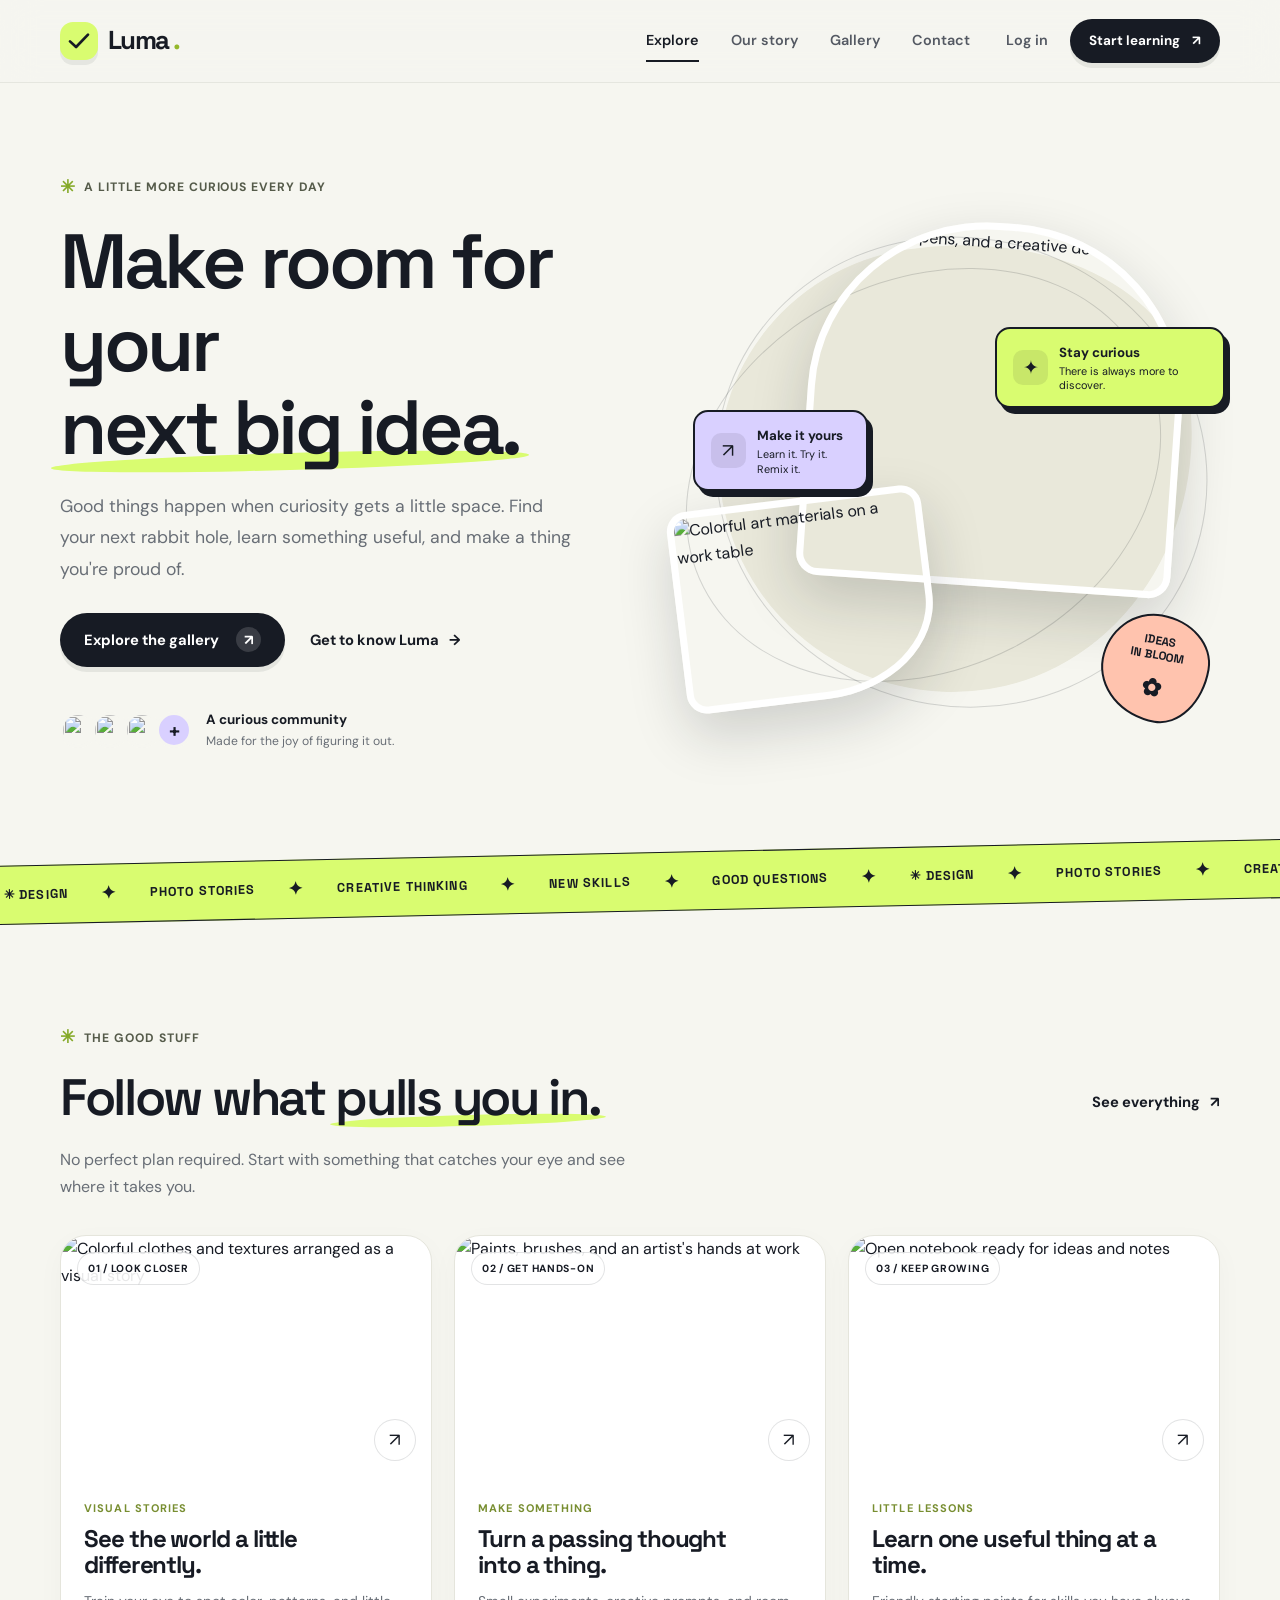
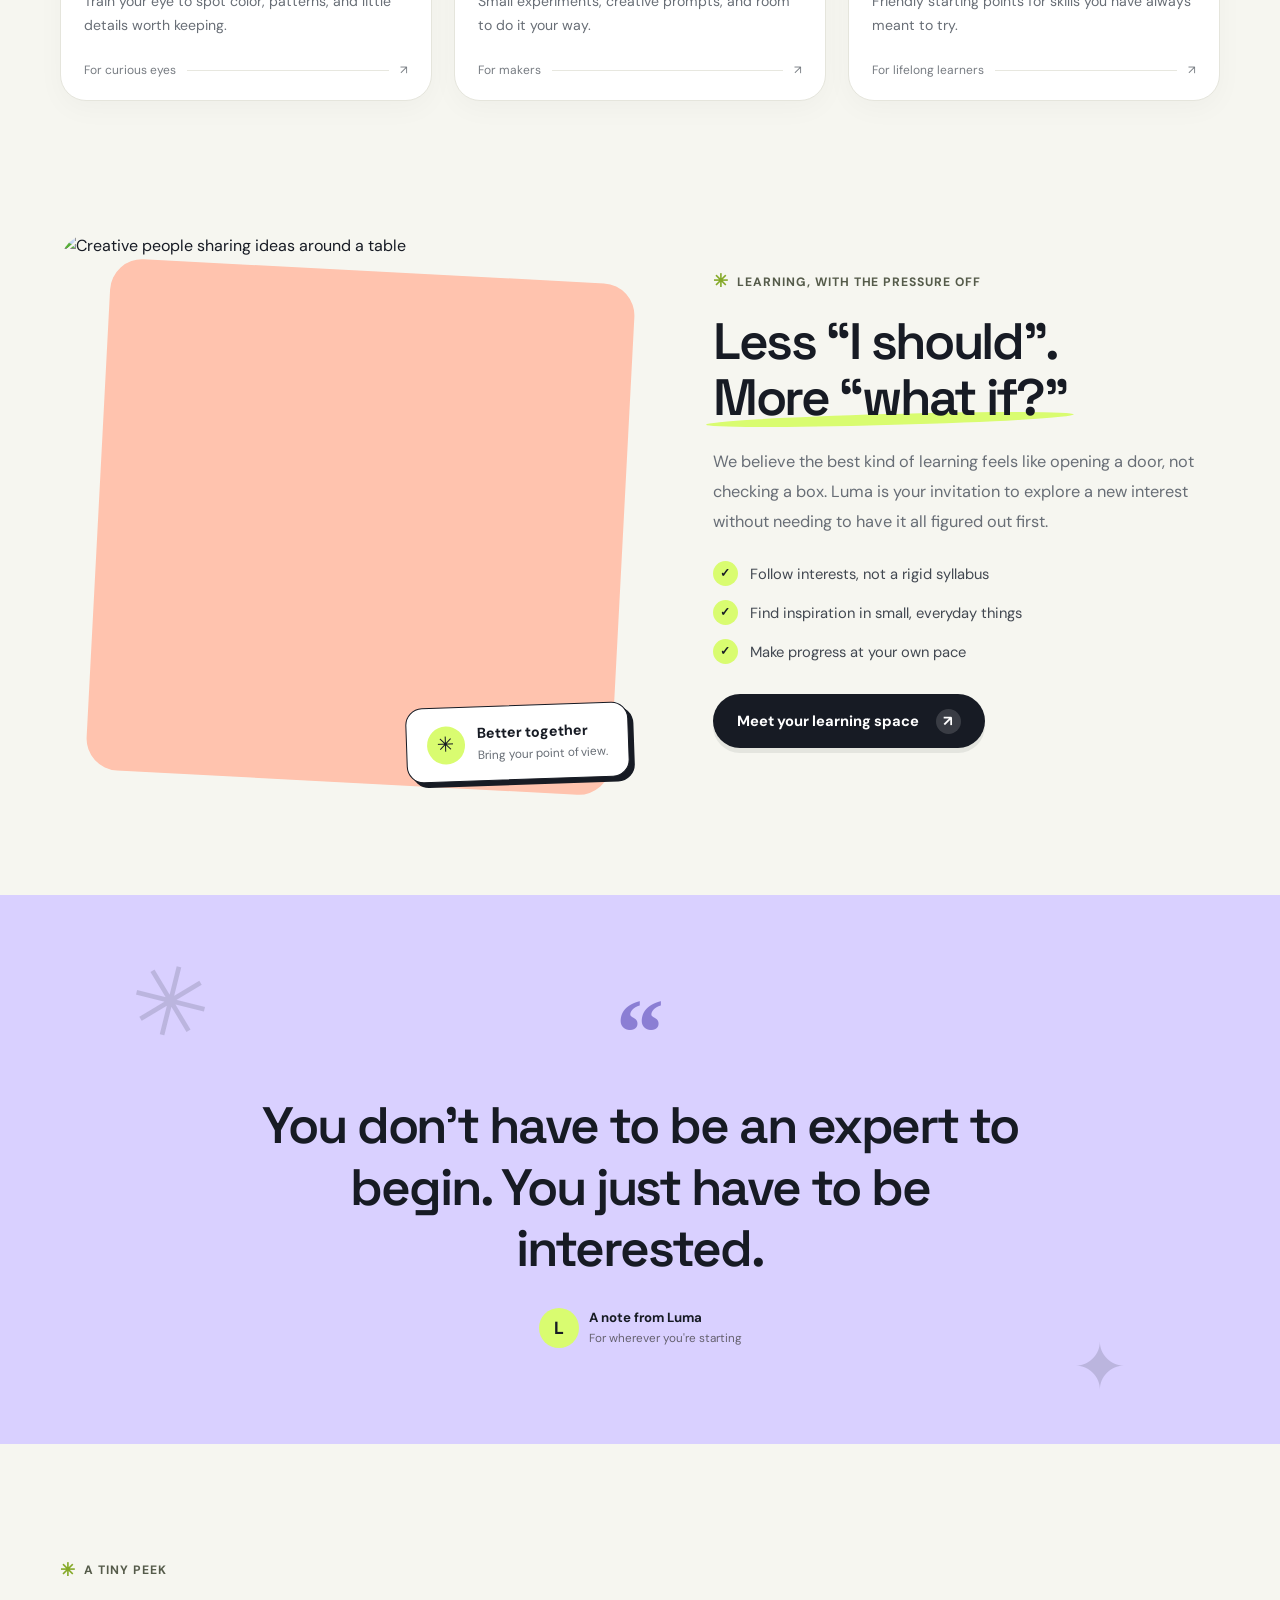
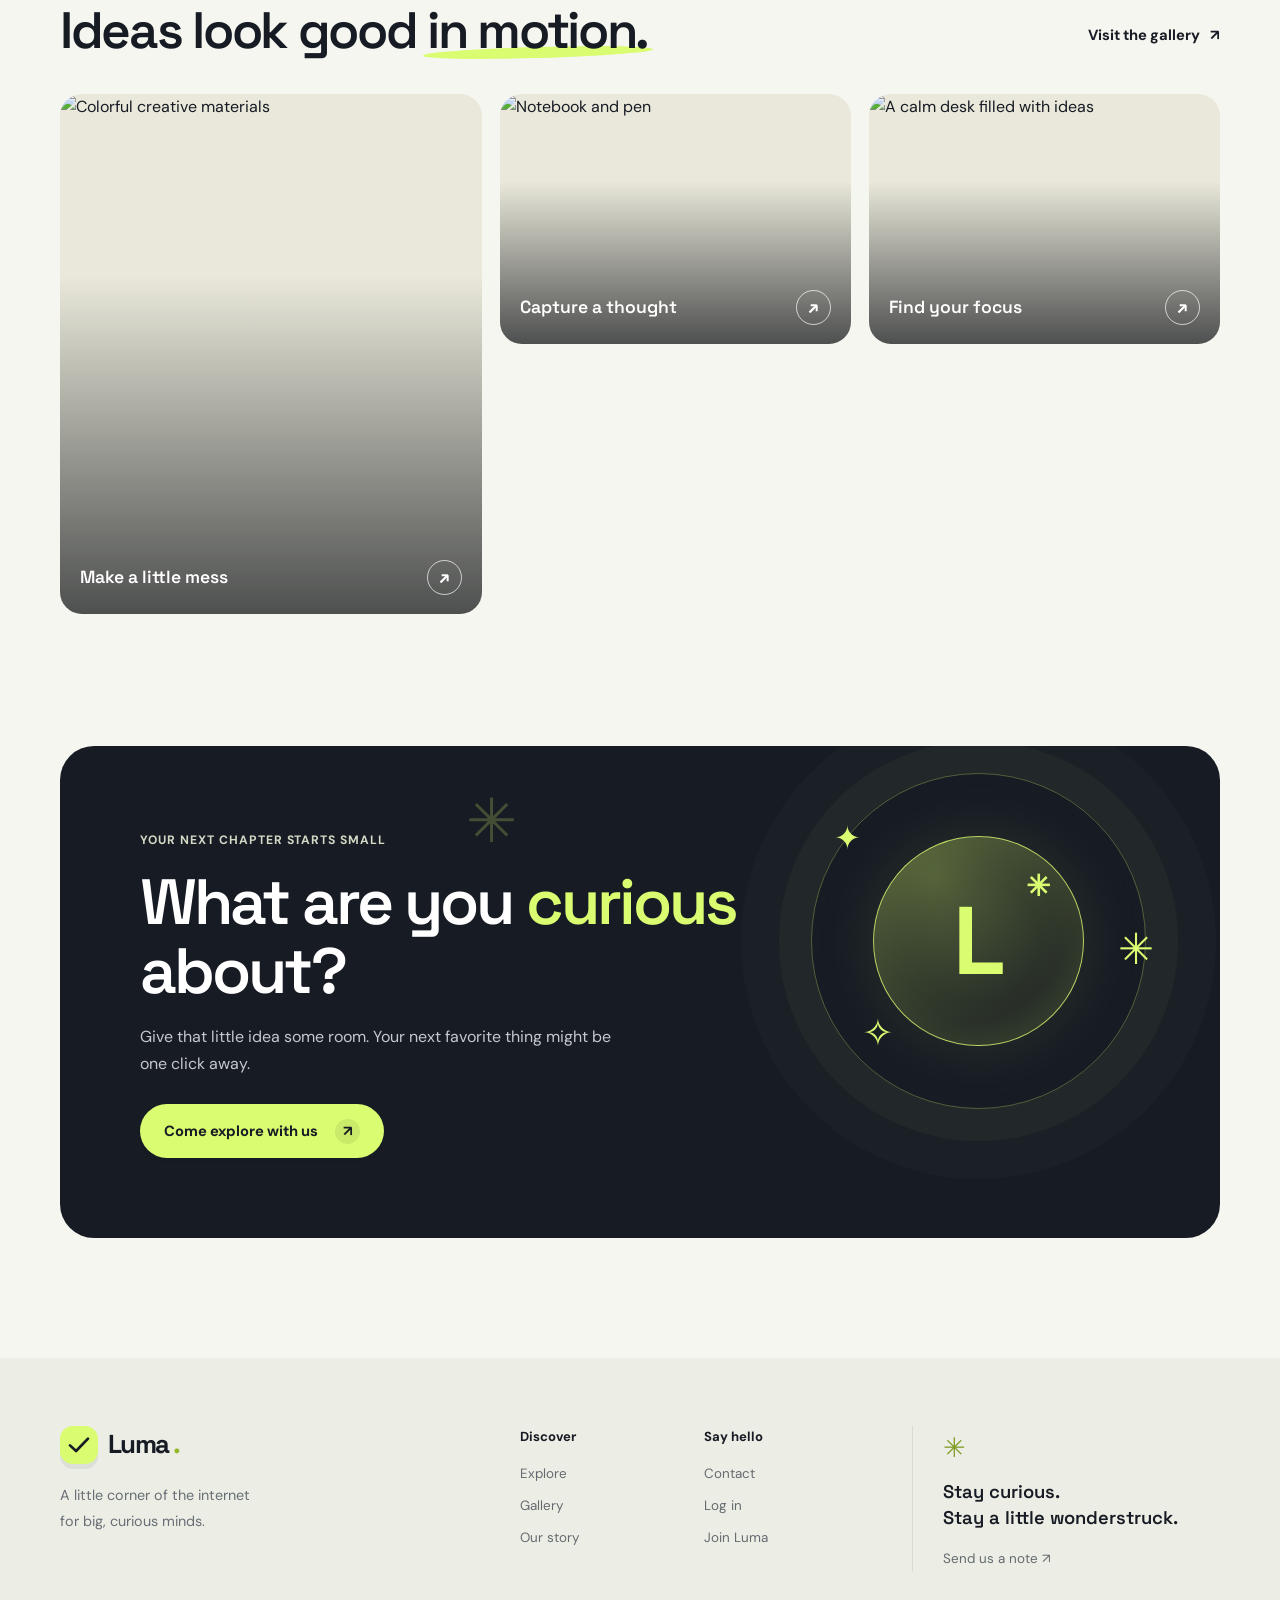
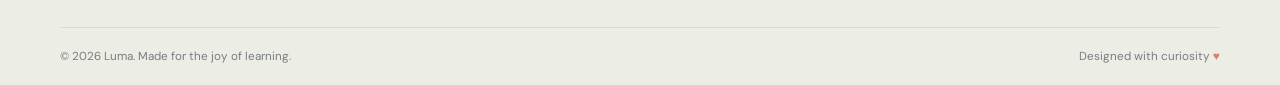
==== commit 3336ac71: "Format index.html for readability" ====
--- a/index.html
+++ b/index.html
@@ -1,151 +1,653 @@
 <!doctype html>
 <html lang="en">
-<head>
-  <meta charset="utf-8">
-  <meta name="viewport" content="width=device-width, initial-scale=1">
-  <meta name="theme-color" content="#f6f6f0">
-  <meta name="description" content="Luma is a bright little corner of the internet for curious people who love to learn, make, and share.">
-  <title>Luma · Make room for your next big idea</title>
-  <link rel="icon" type="image/svg+xml" href="data:image/svg+xml,%3Csvg xmlns='http://www.w3.org/2000/svg' viewBox='0 0 64 64'%3E%3Crect width='64' height='64' rx='20' fill='%23d9fc70'/%3E%3Cpath d='M17 32 27 42 48 21' fill='none' stroke='%23171b24' stroke-width='7' stroke-linecap='round' stroke-linejoin='round'/%3E%3C/svg%3E">
-  <link rel="preconnect" href="https://fonts.googleapis.com">
-  <link rel="preconnect" href="https://fonts.gstatic.com" crossorigin>
-  <link href="https://fonts.googleapis.com/css2?family=DM+Sans:wght@400;500;600;700&family=Space+Grotesk:wght@400;500;600;700&display=swap" rel="stylesheet">
-  <link rel="stylesheet" href="style.css">
-</head>
-<body class="page-home">
-  <a class="skip-link" href="#main">Skip to content</a>
-  <header class="site-header">
-    <div class="container nav-wrap">
-      <a class="brand" href="index.html" aria-label="Luma home">
-        <span class="brand-symbol" aria-hidden="true"><svg viewBox="0 0 40 40"><path d="M8 20.5 16.1 28 32 11.5" /></svg></span>
-        <span>Luma<span class="brand-period">.</span></span>
-      </a>
-      <nav class="main-nav" aria-label="Main navigation">
-        <a href="index.html" aria-current="page">Explore</a>
-        <a href="about.html">Our story</a>
-        <a href="gallery.html">Gallery</a>
-        <a href="contact.html">Contact</a>
-      </nav>
-      <div class="nav-actions">
-        <a class="nav-login" href="login.html">Log in</a>
-        <a class="button button-dark button-small" href="signup.html">Start learning <span aria-hidden="true">↗</span></a>
+  <head>
+    <meta charset="utf-8">
+    <meta name="viewport" content="width=device-width, initial-scale=1">
+    <meta name="theme-color" content="#f6f6f0">
+    <meta name="description" content="Luma is a bright little corner of the internet for curious people who love to learn, make, and share.">
+    <title>
+      Luma · Make room for your next big idea
+    </title>
+    <link rel="icon" type="image/svg+xml" href="data:image/svg+xml,%3Csvg xmlns='http://www.w3.org/2000/svg' viewBox='0 0 64 64'%3E%3Crect width='64' height='64' rx='20' fill='%23d9fc70'/%3E%3Cpath d='M17 32 27 42 48 21' fill='none' stroke='%23171b24' stroke-width='7' stroke-linecap='round' stroke-linejoin='round'/%3E%3C/svg%3E">
+    <link rel="preconnect" href="https://fonts.googleapis.com">
+    <link rel="preconnect" href="https://fonts.gstatic.com" crossorigin>
+    <link href="https://fonts.googleapis.com/css2?family=DM+Sans:wght@400;500;600;700&family=Space+Grotesk:wght@400;500;600;700&display=swap" rel="stylesheet">
+    <link rel="stylesheet" href="style.css">
+  </head>
+  <body class="page-home">
+    <a class="skip-link" href="#main">
+    Skip to content
+    </a>
+    <header class="site-header">
+      <div class="container nav-wrap">
+        <a class="brand" href="index.html" aria-label="Luma home">
+        <span class="brand-symbol" aria-hidden="true">
+        <svg viewBox="0 0 40 40">
+          <path d="M8 20.5 16.1 28 32 11.5" />
+        </svg>
+        </span>
+        <span>
+        Luma
+        <span class="brand-period">
+        .
+        </span>
+        </span>
+        </a>
+        <nav class="main-nav" aria-label="Main navigation">
+          <a href="index.html" aria-current="page">
+          Explore
+          </a>
+          <a href="about.html">
+          Our story
+          </a>
+          <a href="gallery.html">
+          Gallery
+          </a>
+          <a href="contact.html">
+          Contact
+          </a>
+        </nav>
+        <div class="nav-actions">
+          <a class="nav-login" href="login.html">
+          Log in
+          </a>
+          <a class="button button-dark button-small" href="signup.html">
+          Start learning
+          <span aria-hidden="true">
+          ↗
+          </span>
+          </a>
+        </div>
+        <details class="mobile-menu">
+          <summary aria-label="Open navigation menu">
+            <span>
+            </span>
+            <span>
+            </span>
+          </summary>
+          <nav aria-label="Mobile navigation">
+            <a href="index.html">
+            Explore
+            </a>
+            <a href="about.html">
+            Our story
+            </a>
+            <a href="gallery.html">
+            Gallery
+            </a>
+            <a href="contact.html">
+            Contact
+            </a>
+            <a href="login.html">
+            Log in
+            </a>
+            <a href="signup.html">
+            Start learning ↗
+            </a>
+          </nav>
+        </details>
       </div>
-      <details class="mobile-menu">
-        <summary aria-label="Open navigation menu"><span></span><span></span></summary>
-        <nav aria-label="Mobile navigation">
-          <a href="index.html">Explore</a><a href="about.html">Our story</a><a href="gallery.html">Gallery</a><a href="contact.html">Contact</a><a href="login.html">Log in</a><a href="signup.html">Start learning ↗</a>
-        </nav>
-      </details>
-    </div>
-  </header>
-
-  <main id="main">
-    <section class="hero container">
-      <div class="hero-copy">
-        <div class="eyebrow"><span class="eyebrow-spark">✳</span> A little more curious every day</div>
-        <h1>Make room for your <span class="marker-text">next big idea.</span></h1>
-        <p class="hero-description">Good things happen when curiosity gets a little space. Find your next rabbit hole, learn something useful, and make a thing you're proud of.</p>
-        <div class="hero-actions">
-          <a class="button button-dark" href="gallery.html">Explore the gallery <span class="button-arrow" aria-hidden="true">↗</span></a>
-          <a class="text-link" href="about.html">Get to know Luma <span aria-hidden="true">→</span></a>
-        </div>
-        <div class="social-proof">
-          <div class="avatar-stack" aria-hidden="true">
-            <img src="https://images.unsplash.com/photo-1534528741775-53994a69daeb?auto=format&fit=crop&w=90&q=80" alt="">
-            <img src="https://images.unsplash.com/photo-1500648767791-00dcc994a43e?auto=format&fit=crop&w=90&q=80" alt="">
-            <img src="https://images.unsplash.com/photo-1531123897727-8f129e1688ce?auto=format&fit=crop&w=90&q=80" alt="">
-            <span class="avatar-plus">+</span>
-          </div>
-          <div><strong>A curious community</strong><span>Made for the joy of figuring it out.</span></div>
+    </header>
+    <main id="main">
+      <section class="hero container">
+        <div class="hero-copy">
+          <div class="eyebrow">
+            <span class="eyebrow-spark">
+            ✳
+            </span>
+            A little more curious every day
+          </div>
+          <h1>
+            Make room for your
+            <span class="marker-text">
+            next big idea.
+            </span>
+          </h1>
+          <p class="hero-description">
+            Good things happen when curiosity gets a little space. Find your next rabbit hole, learn something useful, and make a thing you're proud of.
+          </p>
+          <div class="hero-actions">
+            <a class="button button-dark" href="gallery.html">
+            Explore the gallery
+            <span class="button-arrow" aria-hidden="true">
+            ↗
+            </span>
+            </a>
+            <a class="text-link" href="about.html">
+            Get to know Luma
+            <span aria-hidden="true">
+            →
+            </span>
+            </a>
+          </div>
+          <div class="social-proof">
+            <div class="avatar-stack" aria-hidden="true">
+              <img src="https://images.unsplash.com/photo-1534528741775-53994a69daeb?auto=format&fit=crop&w=90&q=80" alt="">
+              <img src="https://images.unsplash.com/photo-1500648767791-00dcc994a43e?auto=format&fit=crop&w=90&q=80" alt="">
+              <img src="https://images.unsplash.com/photo-1531123897727-8f129e1688ce?auto=format&fit=crop&w=90&q=80" alt="">
+              <span class="avatar-plus">
+              +
+              </span>
+            </div>
+            <div>
+              <strong>
+              A curious community
+              </strong>
+              <span>
+              Made for the joy of figuring it out.
+              </span>
+            </div>
+          </div>
+        </div>
+        <div class="hero-visual" aria-label="A colorful collage of ideas and creative work">
+          <div class="hero-orbit orbit-one">
+          </div>
+          <div class="hero-orbit orbit-two">
+          </div>
+          <div class="hero-photo hero-photo-main">
+            <img src="https://images.unsplash.com/photo-1455390582262-044c005cc2df?auto=format&fit=crop&w=1000&q=85" alt="Notebook, pens, and a creative desk">
+          </div>
+          <div class="hero-photo hero-photo-small">
+            <img src="https://images.unsplash.com/photo-1513364776144-60967b0f800f?auto=format&fit=crop&w=550&q=85" alt="Colorful art materials on a work table">
+          </div>
+          <div class="floating-note note-yellow">
+            <span class="note-icon">
+            ✦
+            </span>
+            <span>
+            <strong>
+            Stay curious
+            </strong>
+            <small>
+            There is always more to discover.
+            </small>
+            </span>
+          </div>
+          <div class="floating-note note-lilac">
+            <span class="note-icon">
+            ↗
+            </span>
+            <span>
+            <strong>
+            Make it yours
+            </strong>
+            <small>
+            Learn it. Try it. Remix it.
+            </small>
+            </span>
+          </div>
+          <div class="hero-sticker">
+            IDEAS
+            <br>
+            IN BLOOM
+            <span>
+            ✿
+            </span>
+          </div>
+        </div>
+      </section>
+      <section class="ticker" aria-label="What you can discover">
+        <div class="ticker-track">
+          <div class="ticker-group">
+            <span>
+            ✳ DESIGN
+            </span>
+            <i>
+            ✦
+            </i>
+            <span>
+            PHOTO STORIES
+            </span>
+            <i>
+            ✦
+            </i>
+            <span>
+            CREATIVE THINKING
+            </span>
+            <i>
+            ✦
+            </i>
+            <span>
+            NEW SKILLS
+            </span>
+            <i>
+            ✦
+            </i>
+            <span>
+            GOOD QUESTIONS
+            </span>
+            <i>
+            ✦
+            </i>
+          </div>
+          <div class="ticker-group" aria-hidden="true">
+            <span>
+            ✳ DESIGN
+            </span>
+            <i>
+            ✦
+            </i>
+            <span>
+            PHOTO STORIES
+            </span>
+            <i>
+            ✦
+            </i>
+            <span>
+            CREATIVE THINKING
+            </span>
+            <i>
+            ✦
+            </i>
+            <span>
+            NEW SKILLS
+            </span>
+            <i>
+            ✦
+            </i>
+            <span>
+            GOOD QUESTIONS
+            </span>
+            <i>
+            ✦
+            </i>
+          </div>
+        </div>
+      </section>
+      <section class="section container">
+        <div class="section-heading">
+          <div>
+            <div class="eyebrow">
+              <span class="eyebrow-spark">
+              ✳
+              </span>
+              The good stuff
+            </div>
+            <h2>
+              Follow what
+              <span class="marker-text">
+              pulls you in.
+              </span>
+            </h2>
+          </div>
+          <a class="text-link heading-link" href="gallery.html">
+          See everything
+          <span aria-hidden="true">
+          ↗
+          </span>
+          </a>
+        </div>
+        <p class="section-intro">
+          No perfect plan required. Start with something that catches your eye and see where it takes you.
+        </p>
+        <div class="course-grid">
+          <a class="course-card card-peach" href="gallery.html#visual-stories">
+          <div class="course-image">
+            <img src="https://images.unsplash.com/photo-1490481651871-ab68de25d43d?auto=format&fit=crop&w=850&q=85" alt="Colorful clothes and textures arranged as a visual story" loading="lazy">
+            <span class="image-number">
+            01 / LOOK CLOSER
+            </span>
+            <span class="round-arrow">
+            ↗
+            </span>
+          </div>
+          <div class="course-info">
+            <span class="card-kicker">
+            VISUAL STORIES
+            </span>
+            <h3>
+              See the world a little differently.
+            </h3>
+            <p>
+              Train your eye to spot color, patterns, and little details worth keeping.
+            </p>
+            <div class="card-bottom">
+              <span>
+              For curious eyes
+              </span>
+              <span class="card-line">
+              </span>
+              <span>
+              ↗
+              </span>
+            </div>
+          </div>
+          </a>
+          <a class="course-card card-blue" href="gallery.html#make-something">
+          <div class="course-image">
+            <img src="https://images.unsplash.com/photo-1513364776144-60967b0f800f?auto=format&fit=crop&w=850&q=85" alt="Paints, brushes, and an artist's hands at work" loading="lazy">
+            <span class="image-number">
+            02 / GET HANDS-ON
+            </span>
+            <span class="round-arrow">
+            ↗
+            </span>
+          </div>
+          <div class="course-info">
+            <span class="card-kicker">
+            MAKE SOMETHING
+            </span>
+            <h3>
+              Turn a passing thought into a thing.
+            </h3>
+            <p>
+              Small experiments, creative prompts, and room to do it your way.
+            </p>
+            <div class="card-bottom">
+              <span>
+              For makers
+              </span>
+              <span class="card-line">
+              </span>
+              <span>
+              ↗
+              </span>
+            </div>
+          </div>
+          </a>
+          <a class="course-card card-lime" href="gallery.html#little-lessons">
+          <div class="course-image">
+            <img src="https://images.unsplash.com/photo-1455390582262-044c005cc2df?auto=format&fit=crop&w=850&q=85" alt="Open notebook ready for ideas and notes" loading="lazy">
+            <span class="image-number">
+            03 / KEEP GROWING
+            </span>
+            <span class="round-arrow">
+            ↗
+            </span>
+          </div>
+          <div class="course-info">
+            <span class="card-kicker">
+            LITTLE LESSONS
+            </span>
+            <h3>
+              Learn one useful thing at a time.
+            </h3>
+            <p>
+              Friendly starting points for skills you have always meant to try.
+            </p>
+            <div class="card-bottom">
+              <span>
+              For lifelong learners
+              </span>
+              <span class="card-line">
+              </span>
+              <span>
+              ↗
+              </span>
+            </div>
+          </div>
+          </a>
+        </div>
+      </section>
+      <section class="section container feature-section">
+        <div class="feature-image-wrap">
+          <img class="feature-image" src="https://images.unsplash.com/photo-1521737711867-e3b97375f902?auto=format&fit=crop&w=1100&q=85" alt="Creative people sharing ideas around a table" loading="lazy">
+          <div class="feature-note">
+            <span class="feature-note-star">
+            ✳
+            </span>
+            <div>
+              <strong>
+              Better together
+              </strong>
+              <span>
+              Bring your point of view.
+              </span>
+            </div>
+          </div>
+        </div>
+        <div class="feature-copy">
+          <div class="eyebrow">
+            <span class="eyebrow-spark">
+            ✳
+            </span>
+            Learning, with the pressure off
+          </div>
+          <h2>
+            Less “I should”.
+            <br>
+            <span class="marker-text">
+            More “what if?”
+            </span>
+          </h2>
+          <p>
+            We believe the best kind of learning feels like opening a door, not checking a box. Luma is your invitation to explore a new interest without needing to have it all figured out first.
+          </p>
+          <ul class="check-list">
+            <li>
+              <span>
+              ✓
+              </span>
+              Follow interests, not a rigid syllabus
+            </li>
+            <li>
+              <span>
+              ✓
+              </span>
+              Find inspiration in small, everyday things
+            </li>
+            <li>
+              <span>
+              ✓
+              </span>
+              Make progress at your own pace
+            </li>
+          </ul>
+          <a class="button button-dark" href="about.html">
+          Meet your learning space
+          <span class="button-arrow" aria-hidden="true">
+          ↗
+          </span>
+          </a>
+        </div>
+      </section>
+      <section class="quote-section">
+        <div class="container quote-inner">
+          <span class="quote-mark" aria-hidden="true">
+          “
+          </span>
+          <p>
+            You don't have to be an expert to begin. You just have to be interested.
+          </p>
+          <div class="quote-credit">
+            <span class="quote-avatar">
+            L
+            </span>
+            <span>
+            <strong>
+            A note from Luma
+            </strong>
+            <small>
+            For wherever you're starting
+            </small>
+            </span>
+          </div>
+          <div class="quote-spark quote-spark-a">
+            ✳
+          </div>
+          <div class="quote-spark quote-spark-b">
+            ✦
+          </div>
+        </div>
+      </section>
+      <section class="section container">
+        <div class="section-heading">
+          <div>
+            <div class="eyebrow">
+              <span class="eyebrow-spark">
+              ✳
+              </span>
+              A tiny peek
+            </div>
+            <h2>
+              Ideas look good
+              <span class="marker-text">
+              in motion.
+              </span>
+            </h2>
+          </div>
+          <a class="text-link heading-link" href="gallery.html">
+          Visit the gallery
+          <span aria-hidden="true">
+          ↗
+          </span>
+          </a>
+        </div>
+        <div class="mini-gallery">
+          <a href="gallery.html#visual-stories" class="mini-tile mini-tile-tall">
+          <img src="https://images.unsplash.com/photo-1513364776144-60967b0f800f?auto=format&fit=crop&w=800&q=85" alt="Colorful creative materials" loading="lazy">
+          <span>
+          Make a little mess
+          <b>
+          ↗
+          </b>
+          </span>
+          </a>
+          <a href="gallery.html#little-lessons" class="mini-tile">
+          <img src="https://images.unsplash.com/photo-1455390582262-044c005cc2df?auto=format&fit=crop&w=800&q=85" alt="Notebook and pen" loading="lazy">
+          <span>
+          Capture a thought
+          <b>
+          ↗
+          </b>
+          </span>
+          </a>
+          <a href="gallery.html#make-something" class="mini-tile">
+          <img src="https://images.unsplash.com/photo-1494438639946-1ebd1d20bf85?auto=format&fit=crop&w=800&q=85" alt="A calm desk filled with ideas" loading="lazy">
+          <span>
+          Find your focus
+          <b>
+          ↗
+          </b>
+          </span>
+          </a>
+        </div>
+      </section>
+      <section class="container cta-section">
+        <div class="cta-panel">
+          <div class="cta-doodle" aria-hidden="true">
+            ✳
+          </div>
+          <div class="cta-content">
+            <div class="eyebrow eyebrow-light">
+              Your next chapter starts small
+            </div>
+            <h2>
+              What are you
+              <em>
+              curious
+              </em>
+              about?
+            </h2>
+            <p>
+              Give that little idea some room. Your next favorite thing might be one click away.
+            </p>
+            <a class="button button-lime" href="signup.html">
+            Come explore with us
+            <span class="button-arrow" aria-hidden="true">
+            ↗
+            </span>
+            </a>
+          </div>
+          <div class="cta-art" aria-hidden="true">
+            <div class="cta-ring">
+            </div>
+            <div class="cta-orb">
+              L
+              <span>
+              ✳
+              </span>
+            </div>
+            <span class="cta-spark cta-spark-one">
+            ✦
+            </span>
+            <span class="cta-spark cta-spark-two">
+            ✳
+            </span>
+            <span class="cta-spark cta-spark-three">
+            ✧
+            </span>
+          </div>
+        </div>
+      </section>
+    </main>
+    <footer class="site-footer">
+      <div class="container footer-top">
+        <div class="footer-brand-block">
+          <a class="brand brand-footer" href="index.html">
+          <span class="brand-symbol" aria-hidden="true">
+          <svg viewBox="0 0 40 40">
+            <path d="M8 20.5 16.1 28 32 11.5" />
+          </svg>
+          </span>
+          <span>
+          Luma
+          <span class="brand-period">
+          .
+          </span>
+          </span>
+          </a>
+          <p>
+            A little corner of the internet
+            <br>
+            for big, curious minds.
+          </p>
+        </div>
+        <div class="footer-links">
+          <div>
+            <strong>
+            Discover
+            </strong>
+            <a href="index.html">
+            Explore
+            </a>
+            <a href="gallery.html">
+            Gallery
+            </a>
+            <a href="about.html">
+            Our story
+            </a>
+          </div>
+          <div>
+            <strong>
+            Say hello
+            </strong>
+            <a href="contact.html">
+            Contact
+            </a>
+            <a href="login.html">
+            Log in
+            </a>
+            <a href="signup.html">
+            Join Luma
+            </a>
+          </div>
+        </div>
+        <div class="footer-note">
+          <span class="footer-flower">
+          ✳
+          </span>
+          <p>
+            Stay curious.
+            <br>
+            Stay a little wonderstruck.
+          </p>
+          <a href="contact.html" class="footer-email">
+          Send us a note ↗
+          </a>
         </div>
       </div>
-      <div class="hero-visual" aria-label="A colorful collage of ideas and creative work">
-        <div class="hero-orbit orbit-one"></div><div class="hero-orbit orbit-two"></div>
-        <div class="hero-photo hero-photo-main">
-          <img src="https://images.unsplash.com/photo-1455390582262-044c005cc2df?auto=format&fit=crop&w=1000&q=85" alt="Notebook, pens, and a creative desk">
-        </div>
-        <div class="hero-photo hero-photo-small">
-          <img src="https://images.unsplash.com/photo-1513364776144-60967b0f800f?auto=format&fit=crop&w=550&q=85" alt="Colorful art materials on a work table">
-        </div>
-        <div class="floating-note note-yellow"><span class="note-icon">✦</span><span><strong>Stay curious</strong><small>There is always more to discover.</small></span></div>
-        <div class="floating-note note-lilac"><span class="note-icon">↗</span><span><strong>Make it yours</strong><small>Learn it. Try it. Remix it.</small></span></div>
-        <div class="hero-sticker">IDEAS<br>IN BLOOM <span>✿</span></div>
+      <div class="container footer-bottom">
+        <span>
+        © 2026 Luma. Made for the joy of learning.
+        </span>
+        <span>
+        Designed with curiosity
+        <span class="heart">
+        ♥
+        </span>
+        </span>
       </div>
-    </section>
-
-    <section class="ticker" aria-label="What you can discover">
-      <div class="ticker-track">
-        <div class="ticker-group"><span>✳ DESIGN</span><i>✦</i><span>PHOTO STORIES</span><i>✦</i><span>CREATIVE THINKING</span><i>✦</i><span>NEW SKILLS</span><i>✦</i><span>GOOD QUESTIONS</span><i>✦</i></div>
-        <div class="ticker-group" aria-hidden="true"><span>✳ DESIGN</span><i>✦</i><span>PHOTO STORIES</span><i>✦</i><span>CREATIVE THINKING</span><i>✦</i><span>NEW SKILLS</span><i>✦</i><span>GOOD QUESTIONS</span><i>✦</i></div>
-      </div>
-    </section>
-
-    <section class="section container">
-      <div class="section-heading">
-        <div><div class="eyebrow"><span class="eyebrow-spark">✳</span> The good stuff</div><h2>Follow what <span class="marker-text">pulls you in.</span></h2></div>
-        <a class="text-link heading-link" href="gallery.html">See everything <span aria-hidden="true">↗</span></a>
-      </div>
-      <p class="section-intro">No perfect plan required. Start with something that catches your eye and see where it takes you.</p>
-      <div class="course-grid">
-        <a class="course-card card-peach" href="gallery.html#visual-stories">
-          <div class="course-image"><img src="https://images.unsplash.com/photo-1490481651871-ab68de25d43d?auto=format&fit=crop&w=850&q=85" alt="Colorful clothes and textures arranged as a visual story" loading="lazy"><span class="image-number">01 / LOOK CLOSER</span><span class="round-arrow">↗</span></div>
-          <div class="course-info"><span class="card-kicker">VISUAL STORIES</span><h3>See the world a little differently.</h3><p>Train your eye to spot color, patterns, and little details worth keeping.</p><div class="card-bottom"><span>For curious eyes</span><span class="card-line"></span><span>↗</span></div></div>
-        </a>
-        <a class="course-card card-blue" href="gallery.html#make-something">
-          <div class="course-image"><img src="https://images.unsplash.com/photo-1513364776144-60967b0f800f?auto=format&fit=crop&w=850&q=85" alt="Paints, brushes, and an artist's hands at work" loading="lazy"><span class="image-number">02 / GET HANDS-ON</span><span class="round-arrow">↗</span></div>
-          <div class="course-info"><span class="card-kicker">MAKE SOMETHING</span><h3>Turn a passing thought into a thing.</h3><p>Small experiments, creative prompts, and room to do it your way.</p><div class="card-bottom"><span>For makers</span><span class="card-line"></span><span>↗</span></div></div>
-        </a>
-        <a class="course-card card-lime" href="gallery.html#little-lessons">
-          <div class="course-image"><img src="https://images.unsplash.com/photo-1455390582262-044c005cc2df?auto=format&fit=crop&w=850&q=85" alt="Open notebook ready for ideas and notes" loading="lazy"><span class="image-number">03 / KEEP GROWING</span><span class="round-arrow">↗</span></div>
-          <div class="course-info"><span class="card-kicker">LITTLE LESSONS</span><h3>Learn one useful thing at a time.</h3><p>Friendly starting points for skills you have always meant to try.</p><div class="card-bottom"><span>For lifelong learners</span><span class="card-line"></span><span>↗</span></div></div>
-        </a>
-      </div>
-    </section>
-
-    <section class="section container feature-section">
-      <div class="feature-image-wrap">
-        <img class="feature-image" src="https://images.unsplash.com/photo-1521737711867-e3b97375f902?auto=format&fit=crop&w=1100&q=85" alt="Creative people sharing ideas around a table" loading="lazy">
-        <div class="feature-note"><span class="feature-note-star">✳</span><div><strong>Better together</strong><span>Bring your point of view.</span></div></div>
-      </div>
-      <div class="feature-copy">
-        <div class="eyebrow"><span class="eyebrow-spark">✳</span> Learning, with the pressure off</div>
-        <h2>Less “I should”.<br><span class="marker-text">More “what if?”</span></h2>
-        <p>We believe the best kind of learning feels like opening a door, not checking a box. Luma is your invitation to explore a new interest without needing to have it all figured out first.</p>
-        <ul class="check-list"><li><span>✓</span> Follow interests, not a rigid syllabus</li><li><span>✓</span> Find inspiration in small, everyday things</li><li><span>✓</span> Make progress at your own pace</li></ul>
-        <a class="button button-dark" href="about.html">Meet your learning space <span class="button-arrow" aria-hidden="true">↗</span></a>
-      </div>
-    </section>
-
-    <section class="quote-section">
-      <div class="container quote-inner">
-        <span class="quote-mark" aria-hidden="true">“</span>
-        <p>You don't have to be an expert to begin. You just have to be interested.</p>
-        <div class="quote-credit"><span class="quote-avatar">L</span><span><strong>A note from Luma</strong><small>For wherever you're starting</small></span></div>
-        <div class="quote-spark quote-spark-a">✳</div><div class="quote-spark quote-spark-b">✦</div>
-      </div>
-    </section>
-
-    <section class="section container">
-      <div class="section-heading"><div><div class="eyebrow"><span class="eyebrow-spark">✳</span> A tiny peek</div><h2>Ideas look good <span class="marker-text">in motion.</span></h2></div><a class="text-link heading-link" href="gallery.html">Visit the gallery <span aria-hidden="true">↗</span></a></div>
-      <div class="mini-gallery">
-        <a href="gallery.html#visual-stories" class="mini-tile mini-tile-tall"><img src="https://images.unsplash.com/photo-1513364776144-60967b0f800f?auto=format&fit=crop&w=800&q=85" alt="Colorful creative materials" loading="lazy"><span>Make a little mess <b>↗</b></span></a>
-        <a href="gallery.html#little-lessons" class="mini-tile"><img src="https://images.unsplash.com/photo-1455390582262-044c005cc2df?auto=format&fit=crop&w=800&q=85" alt="Notebook and pen" loading="lazy"><span>Capture a thought <b>↗</b></span></a>
-        <a href="gallery.html#make-something" class="mini-tile"><img src="https://images.unsplash.com/photo-1494438639946-1ebd1d20bf85?auto=format&fit=crop&w=800&q=85" alt="A calm desk filled with ideas" loading="lazy"><span>Find your focus <b>↗</b></span></a>
-      </div>
-    </section>
-
-    <section class="container cta-section">
-      <div class="cta-panel"><div class="cta-doodle" aria-hidden="true">✳</div><div class="cta-content"><div class="eyebrow eyebrow-light">Your next chapter starts small</div><h2>What are you <em>curious</em> about?</h2><p>Give that little idea some room. Your next favorite thing might be one click away.</p><a class="button button-lime" href="signup.html">Come explore with us <span class="button-arrow" aria-hidden="true">↗</span></a></div><div class="cta-art" aria-hidden="true"><div class="cta-ring"></div><div class="cta-orb">L<span>✳</span></div><span class="cta-spark cta-spark-one">✦</span><span class="cta-spark cta-spark-two">✳</span><span class="cta-spark cta-spark-three">✧</span></div></div>
-    </section>
-  </main>
-
-  <footer class="site-footer">
-    <div class="container footer-top">
-      <div class="footer-brand-block"><a class="brand brand-footer" href="index.html"><span class="brand-symbol" aria-hidden="true"><svg viewBox="0 0 40 40"><path d="M8 20.5 16.1 28 32 11.5" /></svg></span><span>Luma<span class="brand-period">.</span></span></a><p>A little corner of the internet<br>for big, curious minds.</p></div>
-      <div class="footer-links"><div><strong>Discover</strong><a href="index.html">Explore</a><a href="gallery.html">Gallery</a><a href="about.html">Our story</a></div><div><strong>Say hello</strong><a href="contact.html">Contact</a><a href="login.html">Log in</a><a href="signup.html">Join Luma</a></div></div>
-      <div class="footer-note"><span class="footer-flower">✳</span><p>Stay curious.<br>Stay a little wonderstruck.</p><a href="contact.html" class="footer-email">Send us a note ↗</a></div>
-    </div>
-    <div class="container footer-bottom"><span>© 2026 Luma. Made for the joy of learning.</span><span>Designed with curiosity <span class="heart">♥</span></span></div>
-  </footer>
-</body>
-</html>+    </footer>
+  </body>
+</html>
